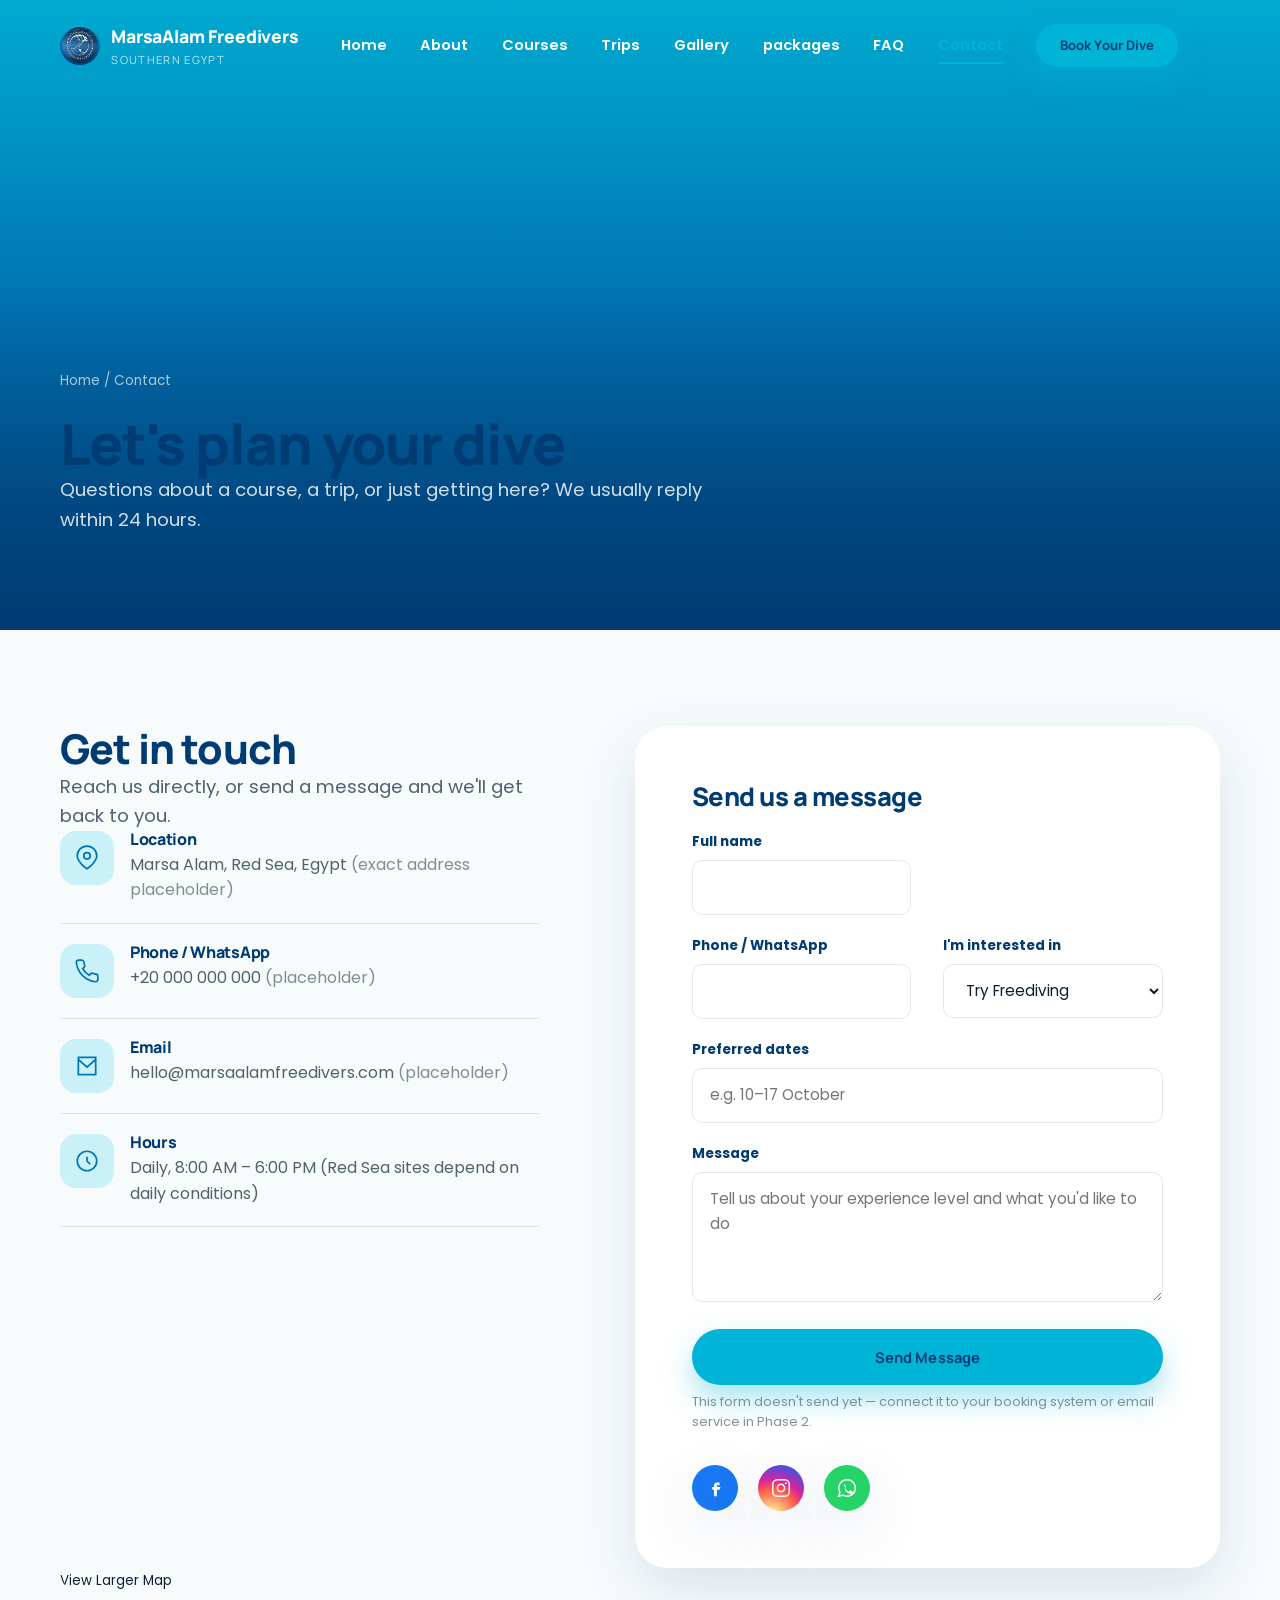
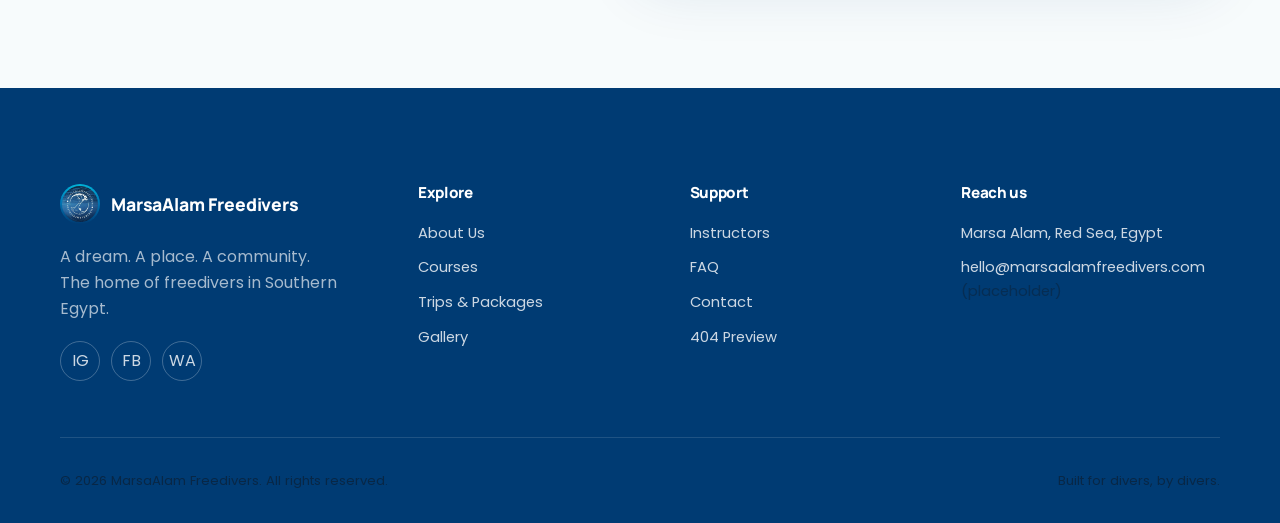
==== contact.html @ fd7fb4e5 "Initial commit" ====
<!DOCTYPE html>
<html lang="en">
<head>
<meta charset="UTF-8" />
<meta name="viewport" content="width=device-width, initial-scale=1.0" />
<title>Contact | Marsa Alam Freedivers</title>
<meta name="description" content="Get in touch with Marsa Alam Freedivers to book a course, trip, or ask a question." />
<link rel="preconnect" href="https://fonts.googleapis.com">
<link rel="preconnect" href="https://fonts.gstatic.com" crossorigin>
<link href="https://fonts.googleapis.com/css2?family=Manrope:wght@500;700;800&family=Poppins:wght@300;400;500;600&display=swap" rel="stylesheet">
<link rel="stylesheet" href="assets/css/base.css">
<link rel="stylesheet" href="assets/css/components.css">
<link rel="stylesheet" href="assets/css/pages.css">
<link rel="stylesheet" href="assets/css/animations.css">
<link rel="icon" href="assets/icons/favicon.svg" type="image/svg+xml">
<style>
  /* Social icon row — scoped here since it's a new component not yet in components.css */
  .social-row {
    display: flex;
    align-items: center;
    gap: var(--space-sm, 0.75rem);
    margin-top: var(--space-md, 1.5rem);
  }
  .social-row__link {
    display: inline-flex;
    align-items: center;
    justify-content: center;
    width: 46px;
    height: 46px;
    border-radius: 50%;
    color: #fff;
    box-shadow: var(--shadow-soft, 0 4px 14px rgba(0,0,0,.08));
    transition: box-shadow .25s ease, filter .25s ease;
  }
  .social-row__link svg {
    width: 22px;
    height: 22px;
  }
  .social-row__link:hover,
  .social-row__link:focus-visible {
    box-shadow: var(--shadow-medium, 0 8px 20px rgba(0,0,0,.14));
    filter: brightness(1.08);
  }
  .social-row__link--facebook { background: #1877F2; }
  .social-row__link--instagram {
    background: radial-gradient(circle at 30% 110%, #fdf497 0%, #fdf497 5%, #fd5949 45%,#d6249f 60%,#285AEB 90%);
  }
  .social-row__link--whatsapp { background: #25D366; }

  @media (max-width: 480px) {
    .social-row__link { width: 42px; height: 42px; }
    .social-row__link svg { width: 20px; height: 20px; }
  }
</style>
</head>
<body>

<div id="navbar-container"></div>

<main>
  <section class="page-hero">
    <div class="page-hero__media">
      <iframe
        width="100%"
        height="100%"
        frameborder="0"
        scrolling="yes"
        marginheight="0"
        marginwidth="0"
        src="https://www.openstreetmap.org/export/embed.html?bbox=33.9620%2C25.0050%2C34.0620%2C25.0650&layer=mapnik&marker=25.0350%2C34.0120"
        style="object-fit: cover; opacity: 0.55;"
        loading="lazy"
      ></iframe>
    </div>
    <div class="container">
      <p class="breadcrumb"><a href="index.html">Home</a> / Contact</p>
      <h1>Let's plan your dive</h1>
      <p class="text-lead" style="color:rgba(255,255,255,.82);max-width:60ch">Questions about a course, a trip, or just getting here? We usually reply within 24 hours.</p>
    </div>
  </section>

  <section class="section">
    <div class="container contact-grid">

      <div data-reveal>
        <h2>Get in touch</h2>
        <p class="text-lead">Reach us directly, or send a message and we'll get back to you.</p>

        <div class="contact-info">
          <div class="contact-info__item">
            <div class="feature__icon"><svg viewBox="0 0 24 24" fill="none"><path d="M21 10c0 6-9 12-9 12s-9-6-9-12a9 9 0 0 1 18 0z" stroke="currentColor" stroke-width="1.6"/><circle cx="12" cy="10" r="3" stroke="currentColor" stroke-width="1.6"/></svg></div>
            <div><h4 style="color:var(--color-primary);margin-bottom:.2rem">Location</h4><p>Marsa Alam, Red Sea, Egypt <span class="text-muted">(exact address placeholder)</span></p></div>
          </div>
          <div class="contact-info__item">
            <div class="feature__icon"><svg viewBox="0 0 24 24" fill="none"><path d="M22 16.92v3a2 2 0 0 1-2.18 2 19.8 19.8 0 0 1-8.63-3.07 19.5 19.5 0 0 1-6-6 19.8 19.8 0 0 1-3.07-8.67A2 2 0 0 1 4.11 2h3a2 2 0 0 1 2 1.72c.13.96.36 1.9.68 2.81a2 2 0 0 1-.45 2.11L8.09 9.91a16 16 0 0 0 6 6l1.27-1.27a2 2 0 0 1 2.11-.45c.9.32 1.85.55 2.81.68A2 2 0 0 1 22 16.92z" stroke="currentColor" stroke-width="1.6"/></svg></div>
            <div><h4 style="color:var(--color-primary);margin-bottom:.2rem">Phone / WhatsApp</h4><p>+20 000 000 000 <span class="text-muted">(placeholder)</span></p></div>
          </div>
          <div class="contact-info__item">
            <div class="feature__icon"><svg viewBox="0 0 24 24" fill="none"><path d="M4 4h16v16H4z" stroke="currentColor" stroke-width="1.6"/><path d="M4 6l8 7 8-7" stroke="currentColor" stroke-width="1.6"/></svg></div>
            <div><h4 style="color:var(--color-primary);margin-bottom:.2rem">Email</h4><p>hello@marsaalamfreedivers.com <span class="text-muted">(placeholder)</span></p></div>
          </div>
          <div class="contact-info__item">
            <div class="feature__icon"><svg viewBox="0 0 24 24" fill="none"><path d="M12 8v4l3 3" stroke="currentColor" stroke-width="1.6"/><circle cx="12" cy="12" r="9" stroke="currentColor" stroke-width="1.6"/></svg></div>
            <div><h4 style="color:var(--color-primary);margin-bottom:.2rem">Hours</h4><p>Daily, 8:00 AM – 6:00 PM (Red Sea sites depend on daily conditions)</p></div>
          </div>
        </div>

        <div class="map-placeholder">
          <iframe
            width="100%"
            height="300"
            frameborder="0"
            scrolling="yes"
            marginheight="0"
            marginwidth="0"
            src="https://www.openstreetmap.org/export/embed.html?bbox=33.9620%2C25.0050%2C34.0620%2C25.0650&layer=mapnik&marker=25.0350%2C34.0120"
            style="border-radius: var(--radius-md);"
            loading="lazy"
          ></iframe>
          <small>
            <a href="https://www.openstreetmap.org/?mlat=25.0350&mlon=34.0120#map=12/25.0350/34.0120" target="_blank" rel="noopener noreferrer">
              View Larger Map
            </a>
          </small>
        </div>

     
      </div>

      <div data-reveal data-reveal-delay="1">
        <div class="glass-panel" style="background:var(--color-white);padding:var(--space-lg);box-shadow:var(--shadow-soft)">
          <h3 style="margin-bottom:1.2rem">Send us a message</h3>
          <form data-form="contact">
            <div class="grid grid-2">
              <div class="form-field">
                <label for="name">Full name</label>
                <input type="text" id="name" name="name" required>
              </div>
         
            </div>
            <div class="grid grid-2">
              <div class="form-field">
                <label for="phone">Phone / WhatsApp</label>
                <input type="tel" id="phone" name="phone">
              </div>
              <div class="form-field">
                <label for="interest">I'm interested in</label>
                <select id="interest" name="interest">
                  <option>Try Freediving</option>
                  <option>Basic Freediver</option>
                  <option>Freediver Level 1</option>
                  <option>Advanced Freediver Level 2</option>
                  <option>Performance Freediver Level 3</option>
                  <option>Dive Packages</option>
                  <option>Dolphin Trip / Activities</option>
                  <option>Something else</option>
                </select>
              </div>
            </div>
            <div class="form-field">
              <label for="dates">Preferred dates</label>
              <input type="text" id="dates" name="dates" placeholder="e.g. 10–17 October">
            </div>
            <div class="form-field">
              <label for="message">Message</label>
              <textarea id="message" name="message" required placeholder="Tell us about your experience level and what you'd like to do"></textarea>
            </div>
            <button type="submit" class="btn btn-primary" style="width:100%">Send Message</button>
            <p class="form-status"></p>
            <p class="form-note">This form doesn't send yet — connect it to your booking system or email service in Phase 2.</p>
          </form>
       <div class="social-row" aria-label="Follow us on social media">
  <a class="social-row__link social-row__link--facebook" href="https://www.facebook.com/share/189kLKvw6S/" target="_blank" rel="noopener noreferrer" aria-label="Facebook">
    <svg viewBox="0 0 24 24" fill="none"><path d="M14 9h3V6h-3c-1.66 0-3 1.34-3 3v2H9v3h2v7h3v-7h3l1-3h-4V9c0-.55.45-1 1-1z" fill="currentColor"/></svg>
  </a>
  <a class="social-row__link social-row__link--instagram" href="https://www.instagram.com/marsaalam.freedivers?igsh=ZW83ZjZiNm16MGk4" target="_blank" rel="noopener noreferrer" aria-label="Instagram">
    <svg viewBox="0 0 24 24" fill="none"><rect x="3" y="3" width="18" height="18" rx="5" stroke="currentColor" stroke-width="1.6"/><circle cx="12" cy="12" r="4" stroke="currentColor" stroke-width="1.6"/><circle cx="17.2" cy="6.8" r="1.1" fill="currentColor"/></svg>
  </a>
  <a class="social-row__link social-row__link--whatsapp" href="https://wa.me/201100450349" target="_blank" rel="noopener noreferrer" aria-label="Chat with us on WhatsApp">
    <svg viewBox="0 0 24 24" fill="none"><path d="M12 3a9 9 0 0 0-7.75 13.5L3 21l4.65-1.22A9 9 0 1 0 12 3z" stroke="currentColor" stroke-width="1.6"/><path d="M8.5 8.7c.2-.45.4-.46.6-.47h.5c.16 0 .38-.06.6.46.22.53.75 1.83.82 1.96.07.14.11.3.02.48-.09.18-.14.29-.27.45-.14.16-.29.36-.41.48-.14.14-.28.29-.12.56.16.28.7 1.16 1.51 1.88 1.04.93 1.91 1.22 2.19 1.36.28.14.44.12.6-.07.16-.2.68-.79.86-1.06.18-.28.36-.23.6-.14.25.09 1.57.74 1.84.87.27.14.45.2.51.32.07.12.07.68-.16 1.34-.23.66-1.34 1.28-1.86 1.36-.5.08-1.02.11-2.4-.5-2.02-.9-3.34-2.86-3.45-3-.11-.14-.9-1.2-.9-2.28 0-1.08.57-1.62.77-1.84z" fill="currentColor"/></svg>
  </a>
</div>
        </div>
      </div>

    </div>
  </section>
</main>

<div id="footer-container"></div>

<button class="back-to-top" aria-label="Back to top"><svg width="20" height="20" viewBox="0 0 24 24" fill="none"><path d="M12 19V5M5 12l7-7 7 7" stroke="currentColor" stroke-width="2" stroke-linecap="round" stroke-linejoin="round"/></svg></button>
<script src="assets/js/main.js"></script>
</body>
</html>
---- assets/css/base.css ----
/* ==========================================================================
   MARSA ALAM FREEDIVERS — BASE STYLES
   Design tokens, reset, typography, and layout utilities.
   ========================================================================== */

/* -----------------------------
   Design Tokens
------------------------------ */
:root {
  /* Brand colors */
  --color-primary: #003B73;      /* deep ocean navy   */
  --color-secondary: #0077B6;    /* mid reef blue     */
  --color-accent: #00B4D8;       /* surface turquoise */
  --color-bg: #F7FBFC;           /* page background   */
  --color-light: #CAF0F8;        /* pale water tint   */
  --color-text: #0B1F33;         /* body text         */

  /* Derived surfaces */
  --color-white: #ffffff;
  --color-ink-70: rgba(11, 31, 51, 0.7);
  --color-ink-50: rgba(11, 31, 51, 0.5);
  --color-line: rgba(11, 31, 51, 0.1);

  /* Glass / depth surfaces */
  --glass-bg: rgba(247, 251, 252, 0.6);
  --glass-bg-dark: rgba(0, 59, 115, 0.45);
  --glass-border: rgba(255, 255, 255, 0.25);
  --shadow-soft: 0 20px 60px rgba(0, 59, 115, 0.12);
  --shadow-strong: 0 30px 80px rgba(0, 59, 115, 0.28);

  /* Gradients — the site's recurring "depth" gradient, surface to abyss */
  --gradient-depth: linear-gradient(180deg, #00B4D8 0%, #0077B6 45%, #003B73 100%);
  --gradient-depth-h: linear-gradient(90deg, #00B4D8 0%, #0077B6 50%, #003B73 100%);
  --gradient-glass: linear-gradient(180deg, rgba(255,255,255,0.35), rgba(255,255,255,0.05));

  /* Typography */
  --font-display: 'Manrope', sans-serif;
  --font-body: 'Poppins', sans-serif;

  --fs-hero: clamp(2.6rem, 6vw, 5.4rem);
  --fs-h1: clamp(2.2rem, 4.4vw, 3.6rem);
  --fs-h2: clamp(1.8rem, 3.2vw, 2.6rem);
  --fs-h3: clamp(1.25rem, 2vw, 1.6rem);
  --fs-body: 1rem;
  --fs-small: 0.875rem;
  --fs-eyebrow: 0.8rem;

  /* Spacing scale */
  --space-3xs: 0.25rem;
  --space-2xs: 0.5rem;
  --space-xs: 0.75rem;
  --space-sm: 1.25rem;
  --space-md: 2rem;
  --space-lg: 3.5rem;
  --space-xl: 6rem;
  --space-2xl: 9rem;

  /* Layout */
  --container-max: 1240px;
  --radius-sm: 10px;
  --radius-md: 20px;
  --radius-lg: 32px;
  --radius-pill: 999px;

  /* Motion */
  --ease-out: cubic-bezier(0.16, 1, 0.3, 1);
  --dur-fast: 0.25s;
  --dur-med: 0.5s;
  --dur-slow: 0.9s;
}

/* -----------------------------
   Reset
------------------------------ */
*, *::before, *::after { box-sizing: border-box; }

html {
  scroll-behavior: smooth;
  scroll-padding-top: 90px;
}

@media (prefers-reduced-motion: reduce) {
  html { scroll-behavior: auto; }
  *, *::before, *::after {
    animation-duration: 0.001ms !important;
    animation-iteration-count: 1 !important;
    transition-duration: 0.001ms !important;
    scroll-behavior: auto !important;
  }
}

body, h1, h2, h3, h4, p, figure, blockquote, dl, dd {
  margin: 0;
}

ul[class], ol[class] { list-style: none; margin: 0; padding: 0; }

img, picture, svg { display: block; max-width: 100%; }

button, input, select, textarea { font: inherit; color: inherit; }

a { color: inherit; text-decoration: none; }

body {
  font-family: var(--font-body);
  color: var(--color-text);
  background: var(--color-bg);
  line-height: 1.6;
  font-size: var(--fs-body);
  -webkit-font-smoothing: antialiased;
  overflow-x: hidden;
}

h1, h2, h3, h4 {
  font-family: var(--font-display);
  color: var(--color-primary);
  line-height: 1.12;
  font-weight: 800;
  letter-spacing: -0.02em;
}

h1 { font-size: var(--fs-h1); }
h2 { font-size: var(--fs-h2); }
h3 { font-size: var(--fs-h3); }

p { color: var(--color-ink-70); }

::selection { background: var(--color-accent); color: var(--color-white); }

/* Visible focus state for accessibility */
a:focus-visible,
button:focus-visible,
input:focus-visible,
textarea:focus-visible,
select:focus-visible {
  outline: 3px solid var(--color-accent);
  outline-offset: 3px;
  border-radius: 4px;
}

/* -----------------------------
   Layout utilities
------------------------------ */
.container {
  width: 100%;
  max-width: var(--container-max);
  margin-inline: auto;
  padding-inline: clamp(1.25rem, 4vw, 2.5rem);
}

.section {
  padding-block: var(--space-xl);
  position: relative;
}

.section--tight { padding-block: var(--space-lg); }

.section--dark {
  background: var(--gradient-depth);
  color: var(--color-white);
}
.section--dark h1, .section--dark h2, .section--dark h3 { color: var(--color-white); }
.section--dark p { color: rgba(255,255,255,0.78); }

.section--tint { background: var(--color-light); }

.grid {
  display: grid;
  gap: var(--space-md);
}

.grid-2 { grid-template-columns: repeat(2, 1fr); }
.grid-3 { grid-template-columns: repeat(3, 1fr); }
.grid-4 { grid-template-columns: repeat(4, 1fr); }

@media (max-width: 980px) {
  .grid-3, .grid-4 { grid-template-columns: repeat(2, 1fr); }
}
@media (max-width: 640px) {
  .grid-2, .grid-3, .grid-4 { grid-template-columns: 1fr; }
}

.flex { display: flex; }
.flex-center { display: flex; align-items: center; justify-content: center; }
.flex-between { display: flex; align-items: center; justify-content: space-between; }
.gap-sm { gap: var(--space-sm); }
.gap-md { gap: var(--space-md); }

/* -----------------------------
   Typographic helpers
------------------------------ */
.eyebrow {
  display: inline-flex;
  align-items: center;
  gap: 0.5rem;
  font-size: var(--fs-eyebrow);
  font-weight: 700;
  letter-spacing: 0.18em;
  text-transform: uppercase;
  color: var(--color-secondary);
  margin-bottom: var(--space-sm);
}

.eyebrow::before {
  content: '';
  width: 28px;
  height: 2px;
  background: var(--color-accent);
  display: inline-block;
}

.section--dark .eyebrow { color: var(--color-light); }
.section--dark .eyebrow::before { background: var(--color-light); }

.section-head {
  max-width: 640px;
  margin-bottom: var(--space-lg);
}

.section-head--center {
  margin-inline: auto;
  text-align: center;
}

.text-lead {
  font-size: 1.15rem;
  color: var(--color-ink-70);
}

.text-center { text-align: center; }
.text-muted { color: var(--color-ink-50); }

/* -----------------------------
   Placeholder media blocks
   (marks where real photography/video will be dropped in)
------------------------------ */
.media-placeholder {
  position: relative;
  display: flex;
  align-items: center;
  justify-content: center;
  text-align: center;
  background: transparent;
  color: rgba(255,255,255,0.85);
  border-radius: var(--radius-md);
  overflow: hidden;
  min-height: 220px;
  isolation: isolate;
}

.media-placeholder::before {
  content: '';
  position: absolute;
  inset: 0;
  background-image: none;
  z-index: -1;
}

.media-placeholder span {
  font-family: var(--font-display);
  font-size: var(--fs-small);
  font-weight: 600;
  letter-spacing: 0.03em;
  padding: 0;
  border: none;
  border-radius: 0;
  max-width: 90%;
  width: 90%;
  height: 90%;
  display: block;
  overflow: hidden;
}

.media-placeholder span img {
  width: 100%;
  height: 100%;
  object-fit: cover;
  display: block;
}

/* -----------------------------
   Reveal-on-scroll utility
   (JS toggles .is-visible via IntersectionObserver)
------------------------------ */
[data-reveal] {
  opacity: 0;
  transform: translateY(28px);
  transition: opacity var(--dur-slow) var(--ease-out), transform var(--dur-slow) var(--ease-out);
}
[data-reveal].is-visible {
  opacity: 1;
  transform: translateY(0);
}
[data-reveal="fade"] { transform: none; }
[data-reveal].is-visible[data-reveal-delay="1"] { transition-delay: 0.1s; }
[data-reveal].is-visible[data-reveal-delay="2"] { transition-delay: 0.2s; }
[data-reveal].is-visible[data-reveal-delay="3"] { transition-delay: 0.3s; }
[data-reveal].is-visible[data-reveal-delay="4"] { transition-delay: 0.4s; }
---- assets/css/components.css ----
/* ==========================================================================
   MARSA ALAM FREEDIVERS — COMPONENTS
   Navbar, buttons, cards, footer, forms, accordion, modal, depth-gauge.
   ========================================================================== */

/* -----------------------------
   Navbar
------------------------------ */
.navbar {
  position: fixed;
  inset-inline: 0;
  top: 0;
  z-index: 100;
  padding-block: 1.4rem;
  transition: background var(--dur-med) var(--ease-out), padding var(--dur-med) var(--ease-out), box-shadow var(--dur-med) var(--ease-out);
}

.navbar .container {
  display: flex;
  align-items: center;
  justify-content: space-between;
}

.navbar.is-scrolled {
  background: rgba(247, 251, 252, 0.85);
  backdrop-filter: blur(14px);
  -webkit-backdrop-filter: blur(14px);
  box-shadow: 0 1px 0 var(--color-line), 0 20px 40px rgba(0,59,115,0.06);
  padding-block: 0.85rem;
}

.brand {
  display: flex;
  align-items: center;
  gap: 0.7rem;
  font-family: var(--font-display);
  font-weight: 800;
  font-size: 1.1rem;
  color: var(--color-white);
  letter-spacing: -0.01em;
}

.navbar.is-scrolled .brand,
.navbar.is-scrolled .nav-link { color: var(--color-primary); }

.brand__mark {
  width: 40px;
  height: 40px;
  border-radius: 50%;
  background: var(--gradient-depth);
  display: grid;
  place-items: center;
  color: var(--color-white);
  flex-shrink: 0;
}

.brand__name span { display: block; font-size: 0.65rem; font-weight: 500; letter-spacing: 0.12em; text-transform: uppercase; opacity: 0.75; }

.nav-links {
  display: flex;
  align-items: center;
  gap: 2.1rem;
}

.nav-link {
  font-size: 0.92rem;
  font-weight: 600;
  color: var(--color-white);
  position: relative;
  padding-block: 0.3rem;
  transition: color var(--dur-fast);
}

.nav-link::after {
  content: '';
  position: absolute;
  left: 0; bottom: -2px;
  width: 0; height: 2px;
  background: var(--color-accent);
  transition: width var(--dur-fast) var(--ease-out);
}

.nav-link:hover::after,
.nav-link.is-active::after { width: 100%; }

.nav-link.is-active { color: var(--color-accent); }
.navbar.is-scrolled .nav-link.is-active { color: var(--color-secondary); }

.nav-cta { display: flex; align-items: center; gap: 1.2rem; }

.nav-toggle {
  display: none;
  width: 44px;
  height: 44px;
  border: none;
  background: transparent;
  cursor: pointer;
  position: relative;
  z-index: 110;
}

.nav-toggle span {
  position: absolute;
  left: 10px;
  right: 10px;
  height: 2px;
  background: var(--color-white);
  transition: transform var(--dur-fast) var(--ease-out), opacity var(--dur-fast);
}
.navbar.is-scrolled .nav-toggle span { background: var(--color-primary); }
.nav-toggle span:nth-child(1) { top: 15px; }
.nav-toggle span:nth-child(2) { top: 22px; }
.nav-toggle span:nth-child(3) { top: 29px; }

.nav-toggle.is-active span:nth-child(1) { transform: translateY(7px) rotate(45deg); }
.nav-toggle.is-active span:nth-child(2) { opacity: 0; }
.nav-toggle.is-active span:nth-child(3) { transform: translateY(-7px) rotate(-45deg); }

@media (max-width: 900px) {
  .nav-links {
    position: fixed;
    inset: 0 0 0 auto;
    width: min(320px, 85vw);
    background: #003B73;
    background-color: #003B73;
    flex-direction: column;
    justify-content: center;
    align-items: flex-start;
    gap: 1.3rem;
    padding: var(--space-xl) var(--space-lg);
    transform: translateX(100%);
    transition: transform var(--dur-med) var(--ease-out);
    backdrop-filter: none;
    -webkit-backdrop-filter: none;
    opacity: 1;
  }
  .nav-links.is-open { transform: translateX(0); }
  .nav-link, .navbar.is-scrolled .nav-link { color: var(--color-white); font-size: 0.95rem; font-weight: 600; }
  .nav-toggle { display: block; }
  .nav-cta .btn { display: none; }
}

/* -----------------------------
   Buttons (with ripple)
------------------------------ */
.btn {
  position: relative;
  overflow: hidden;
  display: inline-flex;
  align-items: center;
  justify-content: center;
  gap: 0.5rem;
  padding: 0.95rem 2rem;
  border-radius: var(--radius-pill);
  font-family: var(--font-display);
  font-weight: 700;
  font-size: 0.92rem;
  letter-spacing: 0.01em;
  border: 1px solid transparent;
  cursor: pointer;
  transition: transform var(--dur-fast) var(--ease-out), box-shadow var(--dur-fast) var(--ease-out), background var(--dur-fast), color var(--dur-fast);
  white-space: nowrap;
}

.btn:hover { transform: translateY(-3px); }

.btn-primary {
  background: var(--color-accent);
  color: var(--color-primary);
  box-shadow: 0 14px 30px rgba(0, 180, 216, 0.35);
}
.btn-primary:hover { box-shadow: 0 20px 40px rgba(0, 180, 216, 0.45); }

.btn-outline {
  background: transparent;
  color: var(--color-white);
  border-color: rgba(255,255,255,0.55);
}
.btn-outline:hover { background: rgba(255,255,255,0.12); }

.btn-dark {
  background: var(--color-primary);
  color: var(--color-white);
  box-shadow: 0 14px 30px rgba(0, 59, 115, 0.3);
}
.btn-dark:hover { box-shadow: 0 20px 40px rgba(0, 59, 115, 0.4); }

.btn-ghost {
  background: transparent;
  color: var(--color-primary);
  border-color: var(--color-line);
}
.btn-ghost:hover { background: var(--color-light); }

.btn-sm { padding: 0.65rem 1.4rem; font-size: 0.82rem; }

.btn__ripple {
  position: absolute;
  border-radius: 50%;
  transform: scale(0);
  background: rgba(255,255,255,0.5);
  pointer-events: none;
  animation: ripple 0.6s ease-out;
}

@keyframes ripple {
  to { transform: scale(3); opacity: 0; }
}

/* -----------------------------
   Cards
------------------------------ */
.card {
  background: var(--color-white);
  border-radius: var(--radius-md);
  overflow: hidden;
  box-shadow: var(--shadow-soft);
  transition: transform var(--dur-med) var(--ease-out), box-shadow var(--dur-med) var(--ease-out);
  display: flex;
  flex-direction: column;
}

.card:hover {
  transform: translateY(-8px);
  box-shadow: var(--shadow-strong);
}

.card__media { position: relative; overflow: hidden; aspect-ratio: 4/3; }
.card__media .media-placeholder { border-radius: 0; height: 100%; min-height: 0; }
.card__media img { width: 100%; height: 100%; object-fit: cover; transition: transform 0.7s var(--ease-out); }
.card:hover .card__media img { transform: scale(1.08); }

.card__badge {
  position: absolute;
  top: 1rem; left: 1rem;
  background: var(--color-white);
  color: var(--color-primary);
  font-size: 0.72rem;
  font-weight: 700;
  padding: 0.35rem 0.85rem;
  border-radius: var(--radius-pill);
  z-index: 2;
  text-transform: uppercase;
  letter-spacing: 0.04em;
}

.card__body { padding: var(--space-sm) var(--space-sm) var(--space-md); flex: 1; display: flex; flex-direction: column; }

.card__meta {
  display: flex;
  gap: 1rem;
  font-size: var(--fs-small);
  color: var(--color-secondary);
  font-weight: 600;
  margin-bottom: 0.6rem;
}

.card__title { margin-bottom: 0.5rem; }
.card__text { font-size: 0.94rem; margin-bottom: var(--space-sm); flex: 1; }

.card__footer {
  display: flex;
  align-items: center;
  justify-content: space-between;
  padding-top: var(--space-sm);
  border-top: 1px solid var(--color-line);
}

.card__price { font-family: var(--font-display); font-weight: 800; color: var(--color-primary); font-size: 1.15rem; }
.card__price span { font-size: 0.7rem; color: var(--color-ink-50); font-weight: 500; }

/* Depth performance chips inside course cards */
.depth-chip {
  display: inline-flex;
  align-items: center;
  gap: 0.4rem;
  background: var(--color-light);
  color: var(--color-primary);
  font-size: 0.78rem;
  font-weight: 700;
  padding: 0.3rem 0.7rem;
  border-radius: var(--radius-pill);
}

/* -----------------------------
   Glass panel (glassmorphism)
------------------------------ */
.glass-panel {
  background: var(--glass-bg);
  border: 1px solid var(--glass-border);
  backdrop-filter: blur(18px);
  -webkit-backdrop-filter: blur(18px);
  border-radius: var(--radius-lg);
  box-shadow: var(--shadow-soft);
}

.section--dark .glass-panel {
  background: rgba(255,255,255,0.08);
}

/* -----------------------------
   Signature element: The Depth Gauge
   A vertical dive-line with meter markers used across hero/courses
   to visualise how each program takes divers deeper.
------------------------------ */
.depth-gauge {
  position: relative;
  display: flex;
  gap: var(--space-md);
  align-items: stretch;
}

.depth-gauge__line {
  position: relative;
  width: 3px;
  background: rgba(255,255,255,0.25);
  border-radius: 3px;
  flex-shrink: 0;
}

.depth-gauge__fill {
  position: absolute;
  inset-inline: 0;
  top: 0;
  width: 100%;
  height: 0%;
  background: var(--gradient-depth-h);
  background: linear-gradient(180deg, var(--color-accent), var(--color-light));
  border-radius: 3px;
  transition: height 1.4s var(--ease-out);
}

.depth-gauge__marks {
  display: flex;
  flex-direction: column;
  justify-content: space-between;
  gap: var(--space-md);
}

.depth-gauge__mark { display: flex; align-items: center; gap: 0.9rem; }
.depth-gauge__mark-dot {
  width: 10px; height: 10px; border-radius: 50%;
  background: var(--color-white);
  border: 2px solid var(--color-accent);
  flex-shrink: 0;
}
.depth-gauge__mark strong { font-family: var(--font-display); color: var(--color-white); font-size: 1rem; }
.depth-gauge__mark small { color: rgba(255,255,255,0.7); display: block; font-size: 0.78rem; }

/* -----------------------------
   Stats / Why choose us
------------------------------ */
.stat {
  text-align: center;
}
.stat__num {
  font-family: var(--font-display);
  font-size: clamp(2.2rem, 4vw, 3rem);
  font-weight: 800;
  color: var(--color-accent);
}
.stat__label { font-size: 0.85rem; color: var(--color-ink-50); text-transform: uppercase; letter-spacing: 0.08em; margin-top: 0.3rem; }
.section--dark .stat__label { color: rgba(255,255,255,0.7); }

.feature {
  display: flex;
  gap: 1.1rem;
  align-items: flex-start;
}
.feature__icon {
  width: 54px; height: 54px;
  border-radius: 16px;
  background: var(--color-light);
  color: var(--color-secondary);
  display: grid;
  place-items: center;
  flex-shrink: 0;
}
.feature__icon svg { width: 26px; height: 26px; }
.feature__title { margin-bottom: 0.3rem; }
.feature__text { font-size: 0.92rem; }

/* -----------------------------
   Testimonials
------------------------------ */
.testimonial {
  padding: var(--space-lg);
}
.testimonial__quote { font-size: 1.2rem; font-family: var(--font-display); font-weight: 600; color: var(--color-white); margin-bottom: var(--space-md); line-height: 1.5; }
.testimonial__author { display: flex; align-items: center; gap: 0.9rem; }
.testimonial__avatar {
  width: 48px; height: 48px; border-radius: 50%;
  background: var(--color-accent);
  color: var(--color-primary);
  display: grid; place-items: center;
  font-weight: 800; font-family: var(--font-display);
  flex-shrink: 0;
}
.testimonial__name { color: var(--color-white); font-weight: 700; font-size: 0.92rem; }
.testimonial__role { color: rgba(255,255,255,0.65); font-size: 0.8rem; }
.testimonial__stars { color: var(--color-accent); font-size: 0.85rem; letter-spacing: 0.15em; margin-bottom: 0.6rem; }

.reviews-slider {
  position: relative;
  display: grid;
  grid-template-columns: auto minmax(0, 1fr) auto;
  align-items: center;
  gap: 1.5rem;
  padding: clamp(1rem, 2.5vw, 2rem);
  overflow: hidden;
}

.reviews-slider__viewport {
  overflow: hidden;
  width: 100%;
}

.reviews-slider__track {
  display: flex;
  align-items: stretch; /* Make all slides same height */
  transition: transform 0.6s ease;
  will-change: transform;
}

.reviews-slide {
  min-width: 25%; /* Show 4 items on desktop */
  display: flex;
  flex-direction: column;
  align-items: stretch; /* Stretch to fill available height */
  padding: clamp(0.5rem, 1.5vw, 1rem);
  box-sizing: border-box;
}

.reviews-card {
  width: 100%;
  flex: 1; /* Take full height of the slide */
  background: rgba(255, 255, 255, 0.08);
  border: 1px solid rgba(255, 255, 255, 0.16);
  border-radius: 1rem;
  padding: 1rem 1.2rem;
  backdrop-filter: blur(16px);
  -webkit-backdrop-filter: blur(16px);
  box-shadow: 0 4px 20px rgba(0, 0, 0, 0.1);
  display: flex;
  flex-direction: column;
  justify-content: space-between; /* Push content to top and bottom */
}

.reviews-card__stars {
  color: #00bcd4; /* Teal/cyan color */
  font-size: 1rem;
  letter-spacing: 0.1em;
  margin-bottom: 0.5rem;
}

.reviews-card__text {
  color: rgba(255, 255, 255, 0.88);
  font-size: 0.88rem;
  line-height: 1.6;
  margin: 0 0 1rem 0; /* Add margin before footer */
  flex: 1; /* Allow text to take available space */
  overflow: hidden; /* Prevent overflow issues */
}

.reviews-card__footer {
  display: flex;
  align-items: center;
  gap: 1rem;
  margin-top: auto; /* Push to bottom */
}

.reviews-card__avatar {
  width: 48px;
  height: 48px;
  border-radius: 50%;
  background: #00bcd4; /* Teal background */
  overflow: hidden;
  flex-shrink: 0;
}

.reviews-card__avatar img {
  width: 100%;
  height: 100%;
  object-fit: cover;
}

.reviews-card__info {
  display: flex;
  flex-direction: column;
  gap: 0.2rem;
}

.reviews-card__name {
  margin: 0;
  color: var(--color-white);
  font-size: clamp(0.95rem, 1.4vw, 1.05rem);
  font-weight: 700;
}

.reviews-card__subtitle {
  margin: 0;
  color: rgba(255, 255, 255, 0.65);
  font-size: clamp(0.8rem, 1.1vw, 0.9rem);
}

.reviews-slider__arrow {
  width: 52px;
  height: 52px;
  border: 1px solid rgba(255, 255, 255, 0.16);
  border-radius: 50%;
  background: rgba(255, 255, 255, 0.08);
  color: var(--color-white);
  display: inline-grid;
  place-items: center;
  cursor: pointer;
  transition: transform 0.25s ease, background-color 0.25s ease, border-color 0.25s ease;
  backdrop-filter: blur(16px);
  flex-shrink: 0;
}

.reviews-slider__arrow:hover,
.reviews-slider__arrow:focus-visible {
  background: rgba(255, 255, 255, 0.14);
  border-color: rgba(255, 255, 255, 0.3);
  transform: translateY(-2px);
}

.reviews-slider__arrow:focus-visible {
  outline: 2px solid rgba(255, 255, 255, 0.45);
  outline-offset: 3px;
}

.reviews-slider__arrow span {
  font-size: 1.25rem;
  line-height: 1;
}

/* Responsive breakpoints */
@media (max-width: 1024px) {
  .reviews-slide {
    min-width: 50%; /* Show 2 items on tablets */
  }
}

@media (max-width: 640px) {
  .reviews-slider {
    grid-template-columns: 1fr;
    gap: 1rem;
  }

  .reviews-slider__viewport {
    order: 1;
  }

  .reviews-slider__arrow {
    position: absolute;
    top: 50%;
    transform: translateY(-50%);
    z-index: 1;
  }

  .reviews-slider__arrow--prev {
    left: 0.85rem;
  }

  .reviews-slider__arrow--next {
    right: 0.85rem;
  }

  .reviews-slide {
    min-width: 100%; /* Show 1 item on mobile */
    padding-inline: 2.6rem;
  }
}

/* -----------------------------
   FAQ Accordion
------------------------------ */
.accordion__item {
  border-bottom: 1px solid var(--color-line);
}
.accordion__trigger {
  width: 100%;
  display: flex;
  align-items: center;
  justify-content: space-between;
  gap: var(--space-md);
  padding: 1.4rem 0;
  background: none;
  border: none;
  text-align: start;
  cursor: pointer;
  font-family: var(--font-display);
  font-weight: 700;
  font-size: 1.02rem;
  color: var(--color-primary);
}
.accordion__icon {
  flex-shrink: 0;
  width: 32px; height: 32px;
  border-radius: 50%;
  background: var(--color-light);
  display: grid;
  place-items: center;
  transition: transform var(--dur-med) var(--ease-out), background var(--dur-med);
}
.accordion__item.is-open .accordion__icon { transform: rotate(45deg); background: var(--color-accent); color: var(--color-white); }

.accordion__panel {
  max-height: 0;
  overflow: hidden;
  transition: max-height var(--dur-med) var(--ease-out);
}
.accordion__panel-inner { padding-bottom: 1.6rem; max-width: 70ch; }
.accordion__item.is-open .accordion__panel { max-height: 600px; }

/* -----------------------------
   Gallery filters + lightbox
------------------------------ */
.filter-bar {
  display: flex;
  flex-wrap: wrap;
  gap: 0.7rem;
  margin-bottom: var(--space-lg);
}
.filter-chip {
  padding: 0.6rem 1.3rem;
  border-radius: var(--radius-pill);
  border: 1px solid var(--color-line);
  background: var(--color-white);
  font-size: 0.85rem;
  font-weight: 600;
  cursor: pointer;
  transition: all var(--dur-fast);
}
.filter-chip.is-active, .filter-chip:hover {
  background: var(--color-primary);
  color: var(--color-white);
  border-color: var(--color-primary);
}

.gallery-grid {
  display: grid;
  grid-template-columns: repeat(4, 1fr);
  gap: var(--space-sm);
}
.gallery-item {
  border-radius: var(--radius-sm);
  overflow: hidden;
  cursor: pointer;
  aspect-ratio: 1;
  transition: opacity var(--dur-med), transform var(--dur-med);
}
.gallery-item.is-hidden { display: none; }
.gallery-item .media-placeholder { border-radius: 0; height: 100%; min-height: 0; }
.gallery-item img { width: 100%; height: 100%; object-fit: cover; transition: transform 0.5s var(--ease-out); }
.gallery-item:hover img { transform: scale(1.1); }

@media (max-width: 980px) { .gallery-grid { grid-template-columns: repeat(3, 1fr); } }
@media (max-width: 640px) { .gallery-grid { grid-template-columns: repeat(2, 1fr); } }

.lightbox {
  position: fixed;
  inset: 0;
  background: rgba(0, 15, 30, 0.9);
  display: flex;
  align-items: center;
  justify-content: center;
  z-index: 200;
  opacity: 0;
  visibility: hidden;
  transition: opacity var(--dur-med), visibility var(--dur-med);
  padding: var(--space-md);
}
.lightbox.is-open { opacity: 1; visibility: visible; }
.lightbox__content { max-width: 900px; width: 100%; }
.lightbox__content .media-placeholder { min-height: 60vh; border-radius: var(--radius-md); }
.lightbox__close, .lightbox__prev, .lightbox__next {
  position: absolute;
  background: rgba(255,255,255,0.12);
  border: 1px solid rgba(255,255,255,0.3);
  color: var(--color-white);
  width: 48px; height: 48px;
  border-radius: 50%;
  display: grid;
  place-items: center;
  cursor: pointer;
  transition: background var(--dur-fast);
}
.lightbox__close:hover, .lightbox__prev:hover, .lightbox__next:hover { background: rgba(255,255,255,0.28); }
.lightbox__close { top: var(--space-md); right: var(--space-md); }
.lightbox__prev { left: var(--space-md); top: 50%; transform: translateY(-50%); }
.lightbox__next { right: var(--space-md); top: 50%; transform: translateY(-50%); }
.lightbox__logo {
  position: absolute;
  top: var(--space-md);
  left: var(--space-md);
  z-index: 10;
}
.lightbox__logo img {
  width: 60px;
  height: 60px;
  object-fit: cover;
  border-radius: 50%;
  box-shadow: 0 2px 8px rgba(0,0,0,0.2);
}

/* -----------------------------
   Forms
------------------------------ */
.form-field { margin-bottom: var(--space-sm); }
.form-field label {
  display: block;
  font-size: 0.85rem;
  font-weight: 700;
  color: var(--color-primary);
  margin-bottom: 0.45rem;
}
.form-field input,
.form-field select,
.form-field textarea {
  width: 100%;
  padding: 0.9rem 1.1rem;
  border-radius: var(--radius-sm);
  border: 1px solid var(--color-line);
  background: var(--color-white);
  font-size: 0.95rem;
  transition: border-color var(--dur-fast), box-shadow var(--dur-fast);
}
.form-field input:focus,
.form-field select:focus,
.form-field textarea:focus {
  border-color: var(--color-accent);
  box-shadow: 0 0 0 4px rgba(0, 180, 216, 0.15);
  outline: none;
}
.form-field textarea { resize: vertical; min-height: 130px; }
.form-note { font-size: 0.8rem; color: var(--color-ink-50); margin-top: 0.4rem; }
.form-status {
  margin-top: var(--space-sm);
  padding: 0.9rem 1.2rem;
  border-radius: var(--radius-sm);
  background: var(--color-light);
  color: var(--color-primary);
  font-weight: 600;
  font-size: 0.9rem;
  display: none;
}
.form-status.is-visible { display: block; }

/* -----------------------------
   Footer
------------------------------ */
.footer {
  background: var(--color-primary);
  color: rgba(255,255,255,0.8);
  padding-block: var(--space-xl) var(--space-md);
}
.footer a { color: rgba(255,255,255,0.8); transition: color var(--dur-fast); }
.footer a:hover { color: var(--color-accent); }
.footer h4 { color: var(--color-white); font-size: 0.95rem; margin-bottom: var(--space-sm); }
.footer__grid {
  display: grid;
  grid-template-columns: 1.4fr 1fr 1fr 1.2fr;
  gap: var(--space-lg);
  padding-bottom: var(--space-lg);
  border-bottom: 1px solid rgba(255,255,255,0.12);
}
.footer__brand p { color: rgba(255,255,255,0.65); margin-block: var(--space-sm); max-width: 32ch; }
.footer__links li { margin-bottom: 0.7rem; font-size: 0.92rem; }
.footer__social { display: flex; gap: 0.7rem; margin-top: var(--space-sm); }
.footer__social a {
  width: 40px; height: 40px;
  border-radius: 50%;
  border: 1px solid rgba(255,255,255,0.25);
  display: grid;
  place-items: center;
}
.footer__bottom {
  display: flex;
  justify-content: space-between;
  align-items: center;
  padding-top: var(--space-md);
  font-size: 0.82rem;
  color: rgba(255,255,255,0.55);
  flex-wrap: wrap;
  gap: 1rem;
}

@media (max-width: 900px) {
  .footer__grid { grid-template-columns: 1fr 1fr; }
}
@media (max-width: 560px) {
  .footer__grid { grid-template-columns: 1fr; }
}

/* -----------------------------
   Back to top
------------------------------ */
.back-to-top {
  position: fixed;
  bottom: 1.8rem;
  right: 1.8rem;
  width: 52px; height: 52px;
  border-radius: 50%;
  background: var(--color-primary);
  color: var(--color-white);
  border: none;
  display: grid;
  place-items: center;
  cursor: pointer;
  box-shadow: var(--shadow-soft);
  opacity: 0;
  visibility: hidden;
  transform: translateY(10px);
  transition: all var(--dur-med) var(--ease-out);
  z-index: 90;
}
.back-to-top.is-visible { opacity: 1; visibility: visible; transform: translateY(0); }

/* -----------------------------
   Page hero (inner pages)
------------------------------ */
.page-hero {
  padding-block: calc(var(--space-2xl) + 2rem) var(--space-xl);
  background: var(--gradient-depth);
  color: var(--color-white);
  position: relative;
  overflow: hidden;
  min-height: 70vh;
  display: flex;
  align-items: flex-end;
}

.page-hero__media {
  position: absolute;
  inset: 0;
  z-index: 0;
}

.page-hero__media img {
  width: 100%;
  height: 100%;
  object-fit: contain;
  object-position: center center;
  opacity: 1;
}

.page-hero__media::after {
  content: '';
  position: absolute;
  inset: 0;
  background: linear-gradient(180deg, rgba(0,59,115,0.08) 0%, rgba(0,59,115,0) 45%, rgba(0,59,115,0.55) 100%);
}

.page-hero::after {
  content: '';
  position: absolute;
  inset: 0;
  background-image: none;
  z-index: 1;
}

.page-hero .container {
  position: relative;
  z-index: 2;
  width: 100%;
}

.breadcrumb { font-size: 0.85rem; color: rgba(255,255,255,0.65); margin-bottom: var(--space-sm); }
.breadcrumb a:hover { color: var(--color-white); }

/* -----------------------------
   Floating decorative elements
------------------------------ */
.floater {
  position: absolute;
  border-radius: 50%;
  background: radial-gradient(circle at 30% 30%, rgba(255,255,255,0.35), rgba(255,255,255,0));
  animation: float 8s ease-in-out infinite;
  pointer-events: none;
}
@keyframes float {
  0%, 100% { transform: translateY(0) translateX(0); }
  50% { transform: translateY(-22px) translateX(10px); }
}

/* الحاوية الرئيسية: تحافظ على المساحة والارتفاع الأصلي للديف */
.sataya-package-card {
  display: flex;
  flex-direction: row-reverse; /* يضع عنصر اليمين (الصورة) على اليمين والنص على الشمال */
  align-items: center;
  width: 100%; /* تلتزم بالمساحة الكاملة للديف الأصلي دون تغيير */
  border-radius: 16px;
  overflow: hidden; /* يضمن عدم خروج زوايا الصورة عن الحواف المنحنية */
  background: rgba(255, 255, 255, 0.05); /* إبقاء الخلفية متناسقة مع تصميم الموقع */
  box-sizing: border-box;
}

/* حاوية الصورة (جهة اليمين) */
.sataya-package-card__image-container {
  flex: 1; /* تأخذ نصف المساحة تماماً (50%) */
  height: 100%;
  min-height: 200px;
}

/* تنسيق الصورة نفسها */
.sataya-package-card__image {
  width: 100%;
  height: 100%;
  object-fit: cover; /* تغطي المساحة بالكامل بدون أي مط أو تشويه للنسب */
  display: block;
}

/* حاوية النص والكلام (جهة الشمال) */
.sataya-package-card__content {
  flex: 1; /* تأخذ النصف الثاني من المساحة (50%) */
  padding: 24px;
}

/* تجاوب التصميم عند فتح الموقع من الموبايل (لتنسيق العناصر فوق بعضها) */
@media (max-width: 768px) {
  .sataya-package-card {
    flex-direction: column;
  }
  .sataya-package-card__image-container {
    width: 100%;
    height: 180px;
  }
}
.padding-top-40 {
  padding-top: 40px !important;
}
.brand__name span {
  display: block;
  font-size: .7rem;
  font-weight: 400;
}
---- assets/css/pages.css ----
/* ==========================================================================
   MARSA ALAM FREEDIVERS — PAGE-SPECIFIC STYLES
   ========================================================================== */

/* -----------------------------
   HERO (Home)
------------------------------ */
.hero {
  position: relative;
  min-height: 100svh;
  display: flex;
  align-items: center;
  background: var(--gradient-depth);
  color: var(--color-white);
  overflow: hidden;
}

.hero__media {
  position: absolute;
  inset: 0;
  z-index: 0;
}
.hero__media video,
.hero__media img {
  width: 100%; height: 100%;
  object-fit: cover;
  opacity: 0.85;
}
.hero__media::after {
  content: '';
  position: absolute;
  inset: 0;
  background: linear-gradient(180deg, rgba(0,59,115,0.35) 0%, rgba(0,59,115,0.20) 40%, rgba(0,59,115,0.75) 100%);
}

.hero__media .media-placeholder {
  background: transparent;
  min-height: 100%;
}
.hero__media .media-placeholder::before {
  background-image: none;
}
.hero__media .media-placeholder span {
  border: none;
  padding: 0;
  max-width: 100%;
  width: 100%;
  height: 100%;
  display: block;
  font-size: 0;
  border-radius: 0;
}
.hero__media .media-placeholder span img {
  opacity: 1;
}

.hero .container {
  position: relative;
  z-index: 2;
  display: grid;
  grid-template-columns: 1.3fr 0.7fr;
  gap: var(--space-xl);
  align-items: end;
  padding-block: 8rem 4rem;
}

.hero__headline {
  font-size: var(--fs-hero);
  color: var(--color-white);
  margin-bottom: var(--space-md);
}
.hero__headline em {
  font-style: normal;
  background: linear-gradient(90deg, var(--color-accent), var(--color-light));
  -webkit-background-clip: text;
  background-clip: text;
  color: transparent;
}

.hero__sub { max-width: 46ch; font-size: 1.1rem; color: rgba(255,255,255,0.82); margin-bottom: var(--space-md); }

.hero__cta { display: flex; gap: 1rem; flex-wrap: wrap; margin-bottom: var(--space-lg); }

.hero__gauge-wrap { padding-bottom: 0.5rem; }
.hero__gauge-title { font-size: 0.78rem; text-transform: uppercase; letter-spacing: 0.12em; color: rgba(255,255,255,0.6); margin-bottom: var(--space-sm); }

.weather-widget {
  padding: 1.4rem;
  background: rgba(255,255,255,0.14);
  border: 1px solid rgba(255,255,255,0.22);
  box-shadow: 0 22px 50px rgba(0, 22, 43, 0.28);
}

.weather-widget__top {
  display: flex;
  align-items: center;
  justify-content: space-between;
  gap: 1rem;
  margin-bottom: 1rem;
}

.weather-widget__eyebrow {
  margin: 0;
  font-size: 0.72rem;
  text-transform: uppercase;
  letter-spacing: 0.16em;
  color: rgba(255,255,255,0.68);
}

.weather-widget__badge {
  display: inline-flex;
  align-items: center;
  padding: 0.35rem 0.75rem;
  border-radius: var(--radius-pill);
  background: rgba(255,255,255,0.14);
  border: 1px solid rgba(255,255,255,0.18);
  color: var(--color-white);
  font-size: 0.72rem;
  font-weight: 700;
  letter-spacing: 0.08em;
  text-transform: uppercase;
}

.weather-widget__summary {
  display: flex;
  align-items: center;
  justify-content: space-between;
  gap: 1rem;
}

.weather-widget__city,
.weather-widget__condition,
.weather-widget__status,
.weather-widget__meta {
  margin: 0;
}

.weather-widget__city {
  font-family: var(--font-display);
  font-size: 1.2rem;
  font-weight: 700;
  color: var(--color-white);
}

.weather-widget__temp {
  margin: 0.35rem 0 0.15rem;
  font-family: var(--font-display);
  font-size: clamp(2.4rem, 5vw, 3.5rem);
  font-weight: 800;
  line-height: 0.95;
  color: var(--color-white);
}

.weather-widget__condition {
  color: rgba(255,255,255,0.82);
}

.weather-widget__icon {
  width: 88px;
  height: 88px;
  flex-shrink: 0;
  filter: drop-shadow(0 8px 18px rgba(0, 17, 34, 0.25));
}

.weather-widget__status {
  min-height: 2.8em;
  margin-top: 0.9rem;
  color: rgba(255,255,255,0.78);
  font-size: 0.9rem;
  line-height: 1.55;
}

.weather-widget__meta {
  margin-top: 0.9rem;
  color: rgba(255,255,255,0.62);
  font-size: 0.78rem;
  line-height: 1.55;
}

.weather-widget__meta code {
  color: var(--color-white);
}

.hero__scroll {
  position: absolute;
  bottom: 1rem;
  left: 50%;
  transform: translateX(-50%);
  z-index: 2;
  display: flex;
  flex-direction: column;
  align-items: center;
  gap: 0.5rem;
  color: rgba(255,255,255,0.7);
  font-size: 0.75rem;
  letter-spacing: 0.1em;
  text-transform: uppercase;
}
.hero__scroll-line {
  width: 1px; height: 40px;
  background: linear-gradient(180deg, rgba(255,255,255,0.9), rgba(255,255,255,0));
  animation: scrollLine 1.8s ease-in-out infinite;
}
@keyframes scrollLine {
  0% { transform: scaleY(0); transform-origin: top; }
  50% { transform: scaleY(1); transform-origin: top; }
  50.1% { transform-origin: bottom; }
  100% { transform: scaleY(0); transform-origin: bottom; }
}

@media (max-width: 900px) {
  .hero .container { grid-template-columns: 1fr; padding-block: 7rem 3rem; }
  .hero__gauge-wrap { display: block; padding-bottom: 0; }
  .weather-widget { max-width: 100%; }
}

@media (max-width: 640px) {
  .weather-widget {
    padding: 1.1rem;
  }

  .weather-widget__summary {
    align-items: flex-start;
    flex-direction: column;
  }

  .weather-widget__icon {
    width: 72px;
    height: 72px;
  }

  .weather-widget__search-row {
    grid-template-columns: 1fr;
  }

  .weather-widget__search .btn {
    width: 100%;
  }
}

/* -----------------------------
   About preview / split sections
------------------------------ */
.split {
  display: grid;
  grid-template-columns: 1fr 1fr;
  gap: var(--space-xl);
  align-items: center;
}
.split--reverse .split__media { order: 2; }
@media (max-width: 900px) {
  .split { grid-template-columns: 1fr; }
  .split--reverse .split__media { order: 0; }
}
.split__media .media-placeholder { min-height: 420px; }
.split__media { position: relative; }
.split__media-badge {
  position: absolute;
  bottom: -1.5rem; left: -1.5rem;
  background: var(--color-white);
  border-radius: var(--radius-md);
  padding: 1.2rem 1.5rem;
  box-shadow: var(--shadow-strong);
  display: flex;
  gap: 1rem;
  align-items: center;
}
@media (max-width: 640px) { .split__media-badge { position: static; margin-top: 1rem; } }

.pill-list { display: flex; flex-wrap: wrap; gap: 0.6rem; margin-block: var(--space-md); }
.pill-list li {
  background: var(--color-light);
  color: var(--color-primary);
  font-size: 0.82rem;
  font-weight: 700;
  padding: 0.5rem 1rem;
  border-radius: var(--radius-pill);
}

/* -----------------------------
   Timeline (About page)
------------------------------ */
.timeline { position: relative; padding-left: var(--space-lg); }
.timeline::before {
  content: '';
  position: absolute;
  left: 5px; top: 0; bottom: 0;
  width: 2px;
  background: var(--color-line);
}
.timeline__item { position: relative; padding-bottom: var(--space-lg); }
.timeline__item:last-child { padding-bottom: 0; }
.timeline__item::before {
  content: '';
  position: absolute;
  left: calc(-1 * var(--space-lg) + 1px);
  top: 4px;
  width: 12px; height: 12px;
  border-radius: 50%;
  background: var(--color-accent);
  border: 3px solid var(--color-white);
  box-shadow: 0 0 0 2px var(--color-accent);
}

/* -----------------------------
   Values grid (About)
------------------------------ */
.value-card {
  padding: var(--space-md);
  border-radius: var(--radius-md);
  background: var(--color-white);
  box-shadow: var(--shadow-soft);
  height: 100%;
}

/* -----------------------------
   Courses page — level path
------------------------------ */
.level-path {
  display: flex;
  align-items: center;
  gap: 0.4rem;
  flex-wrap: wrap;
  margin-bottom: var(--space-lg);
}
.level-path__step {
  padding: 0.55rem 1.1rem;
  border-radius: var(--radius-pill);
  font-size: 0.8rem;
  font-weight: 700;
  background: var(--color-white);
  border: 1px solid var(--color-line);
  color: var(--color-ink-50);
}
.level-path__step.is-current { background: var(--color-primary); color: var(--color-white); border-color: var(--color-primary); }
.level-path__arrow { color: var(--color-ink-50); }

.course-detail-grid {
  display: grid;
  grid-template-columns: 2fr 1fr;
  gap: var(--space-lg);
}
@media (max-width: 900px) { .course-detail-grid { grid-template-columns: 1fr; } }

.included-list li {
  display: flex;
  gap: 0.7rem;
  padding-block: 0.55rem;
  border-bottom: 1px dashed var(--color-line);
  font-size: 0.94rem;
}
.included-list li:last-child { border-bottom: none; }
.included-list svg { flex-shrink: 0; color: var(--color-accent); margin-top: 0.15rem; }

.sticky-card { position: sticky; top: 110px; }

/* -----------------------------
   Instructors
------------------------------ */
.instructor-card { text-align: center; }
.instructor-card .card__media { aspect-ratio: 3/4; }
.instructor-card .card__body { align-items: center; text-align: center; }
.instructor-card__role { color: var(--color-secondary); font-weight: 700; font-size: 0.85rem; margin-bottom: 0.6rem; }
.instructor-card__social { display: flex; gap: 0.6rem; margin-top: 0.8rem; }
.instructor-card__social a {
  width: 34px; height: 34px;
  border-radius: 50%;
  background: var(--color-light);
  color: var(--color-primary);
  display: grid; place-items: center;
}

/* -----------------------------
   Contact
------------------------------ */
.contact-grid {
  display: grid;
  grid-template-columns: 0.9fr 1.1fr;
  gap: var(--space-xl);
}
@media (max-width: 900px) { .contact-grid { grid-template-columns: 1fr; } }

.contact-info__item {
  display: flex;
  gap: 1rem;
  padding-block: var(--space-sm);
  border-bottom: 1px solid var(--color-line);
}
.contact-info__item:first-child { padding-top: 0; }

.map-placeholder {
  border-radius: var(--radius-md);
  overflow: hidden;
  margin-top: var(--space-md);
}
.map-placeholder .media-placeholder { min-height: 260px; }

/* -----------------------------
   404 page
------------------------------ */
.error-page {
  min-height: 100svh;
  display: flex;
  align-items: center;
  justify-content: center;
  text-align: center;
  background: var(--gradient-depth);
  color: var(--color-white);
  position: relative;
  overflow: hidden;
}
.error-page__code {
  font-family: var(--font-display);
  font-size: clamp(6rem, 20vw, 12rem);
  font-weight: 800;
  line-height: 1;
  background: linear-gradient(180deg, rgba(255,255,255,0.9), rgba(255,255,255,0.15));
  -webkit-background-clip: text;
  background-clip: text;
  color: transparent;
}
.error-page__bubble {
  position: absolute;
  border-radius: 50%;
  background: rgba(255,255,255,0.08);
  animation: rise linear infinite;
}
@keyframes rise {
  0% { transform: translateY(0); opacity: 0; }
  10% { opacity: 1; }
  90% { opacity: 1; }
  100% { transform: translateY(-110vh); opacity: 0; }
}

/* -----------------------------
   Trips / Dive Packages
------------------------------ */
.package-card { position: relative; }
.package-card.is-featured { border: 2px solid var(--color-accent); }
.package-card__ribbon {
  position: absolute;
  top: 1.2rem; right: -0.5rem;
  background: var(--color-accent);
  color: var(--color-primary);
  font-size: 0.72rem;
  font-weight: 800;
  padding: 0.35rem 1rem;
  z-index: 2;
  border-radius: 6px 0 0 6px;
}

.trip-list-item {
  display: flex;
  gap: var(--space-md);
  padding-block: var(--space-md);
  border-bottom: 1px solid var(--color-line);
  align-items: flex-start;
}
.trip-list-item__media { width: 180px; flex-shrink: 0; border-radius: var(--radius-sm); overflow: hidden; }
.trip-list-item__media .media-placeholder { min-height: 130px; border-radius: 0; }
@media (max-width: 700px) {
  .trip-list-item { flex-direction: column; }
  .trip-list-item__media { width: 100%; }
}

/* -----------------------------
   Newsletter
------------------------------ */
.newsletter {
  border-radius: var(--radius-lg);
  padding: var(--space-lg);
  display: flex;
  align-items: center;
  justify-content: space-between;
  gap: var(--space-lg);
  flex-wrap: wrap;
}
.newsletter form { display: flex; gap: 0.8rem; flex: 1; min-width: 280px; max-width: 460px; }
.newsletter input {
  flex: 1;
  padding: 0.9rem 1.2rem;
  border-radius: var(--radius-pill);
  border: none;
  font-size: 0.92rem;
}
@media (max-width: 700px) { .newsletter form { flex-direction: column; } }

/* -----------------------------
   About Page — Custom Backgrounds
------------------------------ */
.about-hero {
  background: linear-gradient(180deg, #0096C7 0%, #005F90 40%, #002E5A 100%);
}
.about-hero::after {
  content: '';
  position: absolute;
  inset: 0;
  background-image:
    radial-gradient(ellipse 60% 40% at 15% 100%, rgba(0, 180, 216, 0.25), transparent 70%),
    radial-gradient(ellipse 40% 30% at 90% 0%, rgba(202, 240, 248, 0.18), transparent 65%);
  z-index: 1;
}
.about-hero .page-hero__media img {
  opacity: 0.78;
}
.about-hero .page-hero__media::after {
  background: linear-gradient(180deg, rgba(0,46,90,0.15) 0%, rgba(0,46,90,0) 45%, rgba(0,46,90,0.78) 100%);
}

.about-vision {
  background:
    linear-gradient(135deg, rgba(202, 240, 248, 0.55) 0%, rgba(247, 251, 252, 1) 55%, rgba(202, 240, 248, 0.35) 100%);
}
.about-vision::before {
  content: '';
  position: absolute;
  inset: 0;
  background-image:
    radial-gradient(circle at 10% 20%, rgba(0, 180, 216, 0.08), transparent 40%),
    radial-gradient(circle at 90% 90%, rgba(0, 119, 182, 0.08), transparent 45%);
  pointer-events: none;
}
.about-vision .container {
  position: relative;
  z-index: 1;
}

/* -----------------------------
   Courses Page — Spacing + Section tweaks
------------------------------ */
.courses-l3 h3 {
  margin-top: var(--space-sm);
  margin-bottom: var(--space-xs);
}
.courses-l3 .pill-list {
  margin-block: 0 0.4rem;
}
.courses-l3 h3:first-of-type {
  margin-top: var(--space-md);
}
---- assets/css/animations.css ----
/* ==========================================================================
   MARSA ALAM FREEDIVERS — ANIMATION UTILITIES
   Shared keyframes and helper classes used across pages.
   ========================================================================== */

@keyframes fadeIn {
  from { opacity: 0; }
  to { opacity: 1; }
}

@keyframes slideUp {
  from { opacity: 0; transform: translateY(40px); }
  to { opacity: 1; transform: translateY(0); }
}

@keyframes zoomIn {
  from { opacity: 0; transform: scale(0.94); }
  to { opacity: 1; transform: scale(1); }
}

@keyframes drift {
  0%, 100% { transform: translate(0, 0) rotate(0deg); }
  50% { transform: translate(14px, -18px) rotate(6deg); }
}

.anim-fade-in { animation: fadeIn var(--dur-slow) var(--ease-out) both; }
.anim-slide-up { animation: slideUp var(--dur-slow) var(--ease-out) both; }
.anim-zoom-in { animation: zoomIn var(--dur-slow) var(--ease-out) both; }

.anim-delay-1 { animation-delay: 0.15s; }
.anim-delay-2 { animation-delay: 0.3s; }
.anim-delay-3 { animation-delay: 0.45s; }
.anim-delay-4 { animation-delay: 0.6s; }

.loaded .preload-fade { animation: fadeIn 1s var(--ease-out) both; }

/* Page transition fade used by main.js on load */
body.page-transition {
  animation: fadeIn 0.5s var(--ease-out);
}

@media (prefers-reduced-motion: reduce) {
  .anim-fade-in, .anim-slide-up, .anim-zoom-in { animation: none !important; }
}
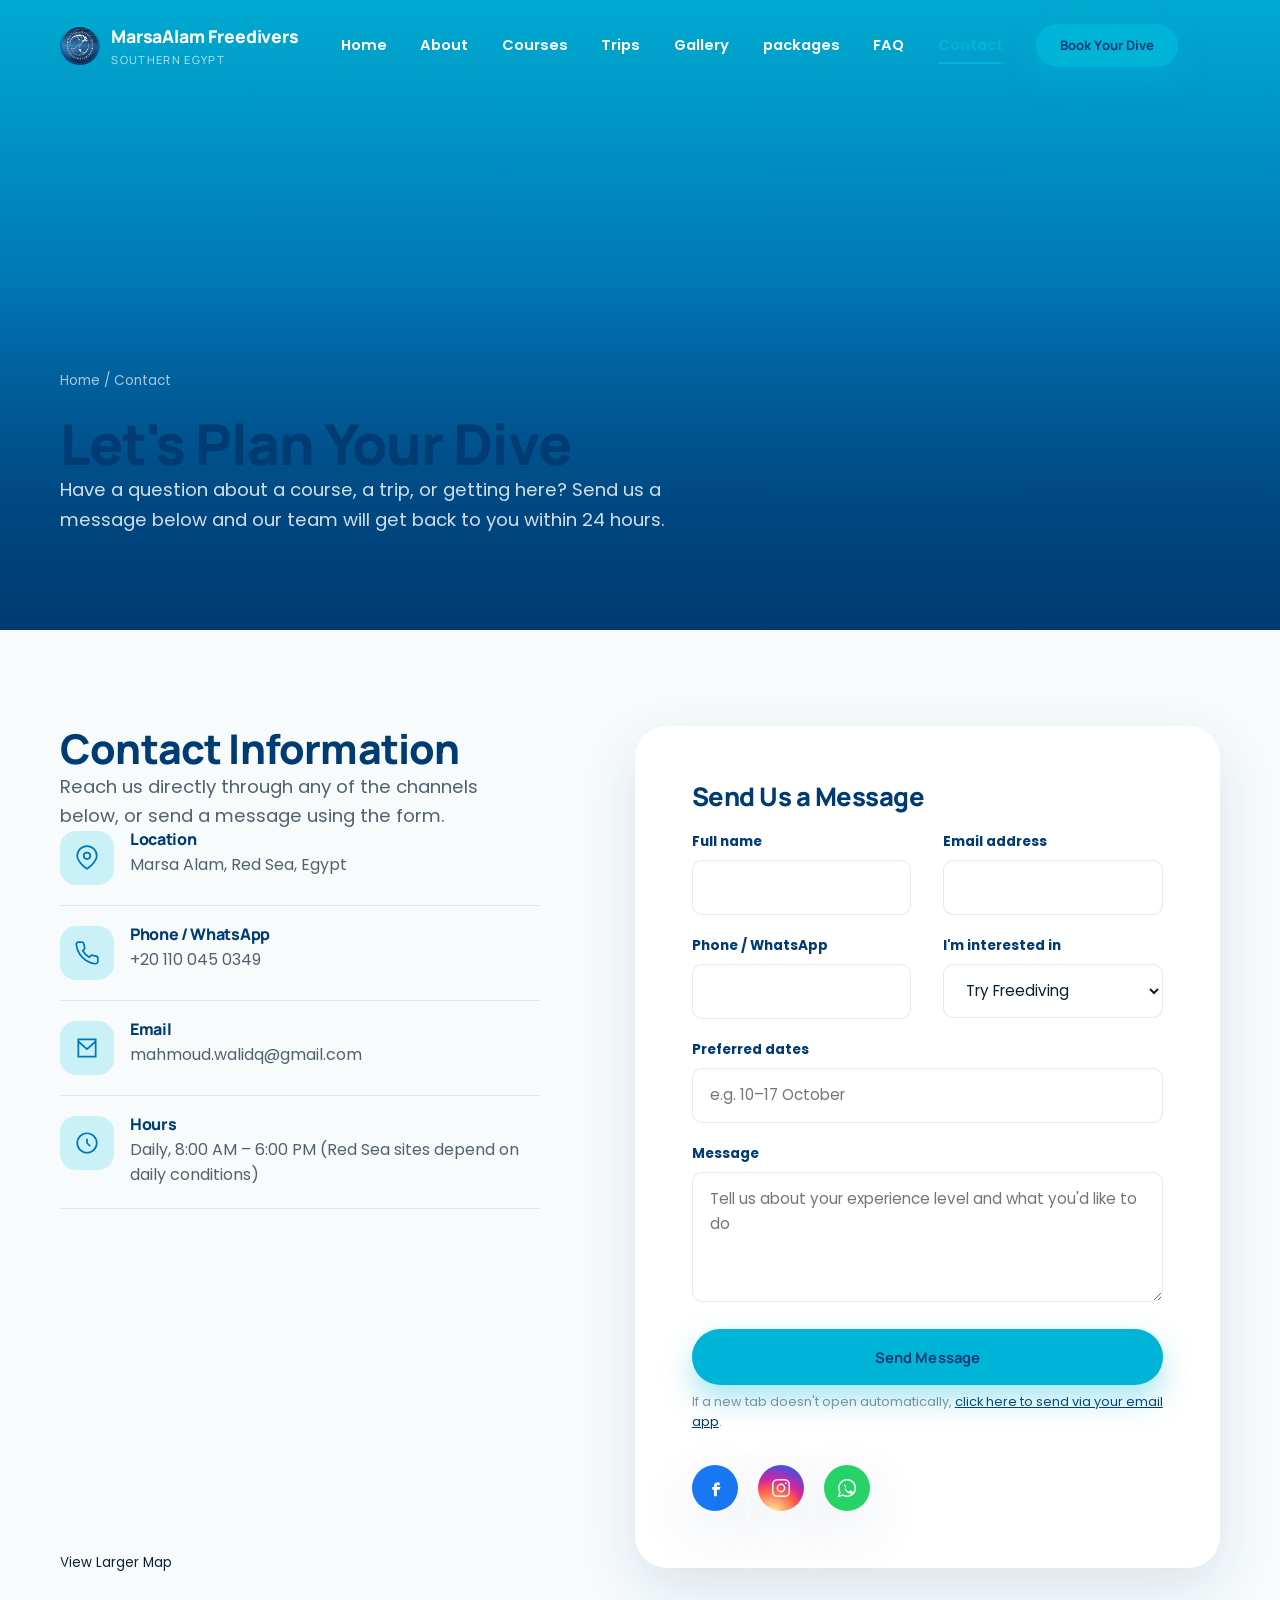
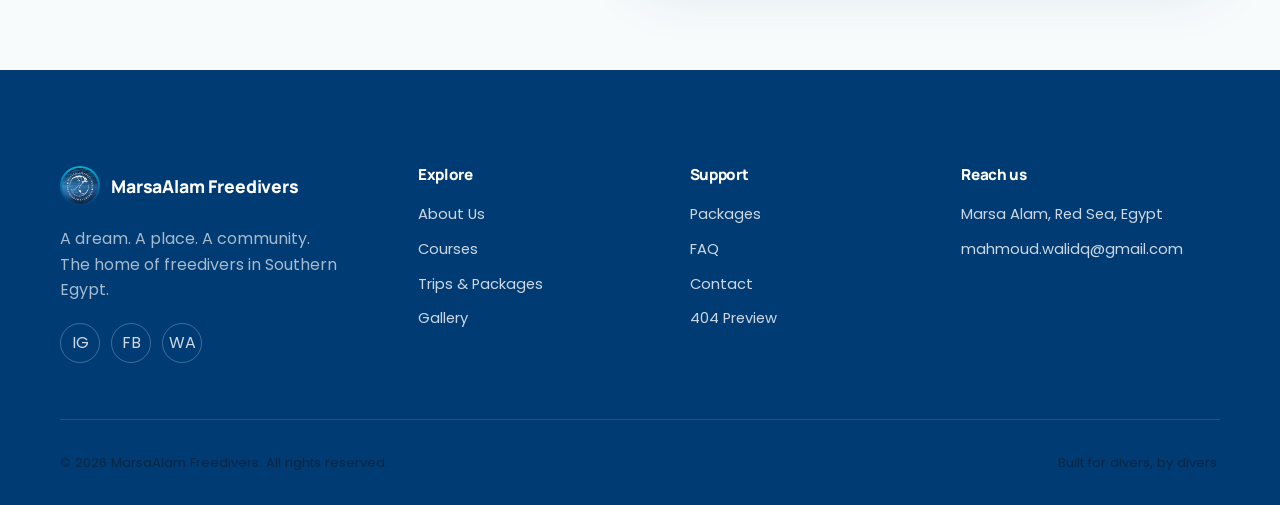
==== commit 4752bd39: "Update footer links and contact information" ====
--- a/contact.html
+++ b/contact.html
@@ -51,6 +51,18 @@
     .social-row__link { width: 42px; height: 42px; }
     .social-row__link svg { width: 20px; height: 20px; }
   }
+
+  .form-note--fallback {
+    margin-top: 0.4rem;
+  }
+  .form-note--fallback a {
+    color: var(--color-primary, #0f6f8c);
+    text-decoration: underline;
+  }
+  .form-status {
+    font-size: 0.9rem;
+    min-height: 1.2em;
+  }
 </style>
 </head>
 <body>
@@ -74,8 +86,8 @@
     </div>
     <div class="container">
       <p class="breadcrumb"><a href="index.html">Home</a> / Contact</p>
-      <h1>Let's plan your dive</h1>
-      <p class="text-lead" style="color:rgba(255,255,255,.82);max-width:60ch">Questions about a course, a trip, or just getting here? We usually reply within 24 hours.</p>
+      <h1>Let's Plan Your Dive</h1>
+      <p class="text-lead" style="color:rgba(255,255,255,.82);max-width:60ch">Have a question about a course, a trip, or getting here? Send us a message below and our team will get back to you within 24 hours.</p>
     </div>
   </section>
 
@@ -83,21 +95,22 @@
     <div class="container contact-grid">
 
       <div data-reveal>
-        <h2>Get in touch</h2>
-        <p class="text-lead">Reach us directly, or send a message and we'll get back to you.</p>
+        <h2>Contact Information</h2>
+        <p class="text-lead">Reach us directly through any of the channels below, or send a message using the form.</p>
 
         <div class="contact-info">
           <div class="contact-info__item">
             <div class="feature__icon"><svg viewBox="0 0 24 24" fill="none"><path d="M21 10c0 6-9 12-9 12s-9-6-9-12a9 9 0 0 1 18 0z" stroke="currentColor" stroke-width="1.6"/><circle cx="12" cy="10" r="3" stroke="currentColor" stroke-width="1.6"/></svg></div>
-            <div><h4 style="color:var(--color-primary);margin-bottom:.2rem">Location</h4><p>Marsa Alam, Red Sea, Egypt <span class="text-muted">(exact address placeholder)</span></p></div>
+            <!-- TODO: replace with exact dive center address -->
+            <div><h4 style="color:var(--color-primary);margin-bottom:.2rem">Location</h4><p>Marsa Alam, Red Sea, Egypt</p></div>
           </div>
           <div class="contact-info__item">
             <div class="feature__icon"><svg viewBox="0 0 24 24" fill="none"><path d="M22 16.92v3a2 2 0 0 1-2.18 2 19.8 19.8 0 0 1-8.63-3.07 19.5 19.5 0 0 1-6-6 19.8 19.8 0 0 1-3.07-8.67A2 2 0 0 1 4.11 2h3a2 2 0 0 1 2 1.72c.13.96.36 1.9.68 2.81a2 2 0 0 1-.45 2.11L8.09 9.91a16 16 0 0 0 6 6l1.27-1.27a2 2 0 0 1 2.11-.45c.9.32 1.85.55 2.81.68A2 2 0 0 1 22 16.92z" stroke="currentColor" stroke-width="1.6"/></svg></div>
-            <div><h4 style="color:var(--color-primary);margin-bottom:.2rem">Phone / WhatsApp</h4><p>+20 000 000 000 <span class="text-muted">(placeholder)</span></p></div>
+            <div><h4 style="color:var(--color-primary);margin-bottom:.2rem">Phone / WhatsApp</h4><p>+20 110 045 0349</p></div>
           </div>
           <div class="contact-info__item">
             <div class="feature__icon"><svg viewBox="0 0 24 24" fill="none"><path d="M4 4h16v16H4z" stroke="currentColor" stroke-width="1.6"/><path d="M4 6l8 7 8-7" stroke="currentColor" stroke-width="1.6"/></svg></div>
-            <div><h4 style="color:var(--color-primary);margin-bottom:.2rem">Email</h4><p>hello@marsaalamfreedivers.com <span class="text-muted">(placeholder)</span></p></div>
+            <div><h4 style="color:var(--color-primary);margin-bottom:.2rem">Email</h4><p>mahmoud.walidq@gmail.com</p></div>
           </div>
           <div class="contact-info__item">
             <div class="feature__icon"><svg viewBox="0 0 24 24" fill="none"><path d="M12 8v4l3 3" stroke="currentColor" stroke-width="1.6"/><circle cx="12" cy="12" r="9" stroke="currentColor" stroke-width="1.6"/></svg></div>
@@ -124,19 +137,21 @@
           </small>
         </div>
 
-     
       </div>
 
       <div data-reveal data-reveal-delay="1">
         <div class="glass-panel" style="background:var(--color-white);padding:var(--space-lg);box-shadow:var(--shadow-soft)">
-          <h3 style="margin-bottom:1.2rem">Send us a message</h3>
-          <form data-form="contact">
+          <h3 style="margin-bottom:1.2rem">Send Us a Message</h3>
+          <form data-form="contact" novalidate>
             <div class="grid grid-2">
               <div class="form-field">
                 <label for="name">Full name</label>
                 <input type="text" id="name" name="name" required>
               </div>
-         
+              <div class="form-field">
+                <label for="email">Email address</label>
+                <input type="email" id="email" name="email" required>
+              </div>
             </div>
             <div class="grid grid-2">
               <div class="form-field">
@@ -166,20 +181,23 @@
               <textarea id="message" name="message" required placeholder="Tell us about your experience level and what you'd like to do"></textarea>
             </div>
             <button type="submit" class="btn btn-primary" style="width:100%">Send Message</button>
-            <p class="form-status"></p>
-            <p class="form-note">This form doesn't send yet — connect it to your booking system or email service in Phase 2.</p>
+            <p class="form-status" role="status" aria-live="polite"></p>
+            <p class="form-note form-note--fallback">
+              If a new tab doesn't open automatically, <a href="#" id="fallback-mailto">click here to send via your email app</a>.
+            </p>
           </form>
-       <div class="social-row" aria-label="Follow us on social media">
-  <a class="social-row__link social-row__link--facebook" href="https://www.facebook.com/share/189kLKvw6S/" target="_blank" rel="noopener noreferrer" aria-label="Facebook">
-    <svg viewBox="0 0 24 24" fill="none"><path d="M14 9h3V6h-3c-1.66 0-3 1.34-3 3v2H9v3h2v7h3v-7h3l1-3h-4V9c0-.55.45-1 1-1z" fill="currentColor"/></svg>
-  </a>
-  <a class="social-row__link social-row__link--instagram" href="https://www.instagram.com/marsaalam.freedivers?igsh=ZW83ZjZiNm16MGk4" target="_blank" rel="noopener noreferrer" aria-label="Instagram">
-    <svg viewBox="0 0 24 24" fill="none"><rect x="3" y="3" width="18" height="18" rx="5" stroke="currentColor" stroke-width="1.6"/><circle cx="12" cy="12" r="4" stroke="currentColor" stroke-width="1.6"/><circle cx="17.2" cy="6.8" r="1.1" fill="currentColor"/></svg>
-  </a>
-  <a class="social-row__link social-row__link--whatsapp" href="https://wa.me/201100450349" target="_blank" rel="noopener noreferrer" aria-label="Chat with us on WhatsApp">
-    <svg viewBox="0 0 24 24" fill="none"><path d="M12 3a9 9 0 0 0-7.75 13.5L3 21l4.65-1.22A9 9 0 1 0 12 3z" stroke="currentColor" stroke-width="1.6"/><path d="M8.5 8.7c.2-.45.4-.46.6-.47h.5c.16 0 .38-.06.6.46.22.53.75 1.83.82 1.96.07.14.11.3.02.48-.09.18-.14.29-.27.45-.14.16-.29.36-.41.48-.14.14-.28.29-.12.56.16.28.7 1.16 1.51 1.88 1.04.93 1.91 1.22 2.19 1.36.28.14.44.12.6-.07.16-.2.68-.79.86-1.06.18-.28.36-.23.6-.14.25.09 1.57.74 1.84.87.27.14.45.2.51.32.07.12.07.68-.16 1.34-.23.66-1.34 1.28-1.86 1.36-.5.08-1.02.11-2.4-.5-2.02-.9-3.34-2.86-3.45-3-.11-.14-.9-1.2-.9-2.28 0-1.08.57-1.62.77-1.84z" fill="currentColor"/></svg>
-  </a>
-</div>
+
+          <div class="social-row" aria-label="Follow us on social media">
+            <a class="social-row__link social-row__link--facebook" href="https://www.facebook.com/share/189kLKvw6S/" target="_blank" rel="noopener noreferrer" aria-label="Facebook">
+              <svg viewBox="0 0 24 24" fill="none"><path d="M14 9h3V6h-3c-1.66 0-3 1.34-3 3v2H9v3h2v7h3v-7h3l1-3h-4V9c0-.55.45-1 1-1z" fill="currentColor"/></svg>
+            </a>
+            <a class="social-row__link social-row__link--instagram" href="https://www.instagram.com/marsaalam.freedivers?igsh=ZW83ZjZiNm16MGk4" target="_blank" rel="noopener noreferrer" aria-label="Instagram">
+              <svg viewBox="0 0 24 24" fill="none"><rect x="3" y="3" width="18" height="18" rx="5" stroke="currentColor" stroke-width="1.6"/><circle cx="12" cy="12" r="4" stroke="currentColor" stroke-width="1.6"/><circle cx="17.2" cy="6.8" r="1.1" fill="currentColor"/></svg>
+            </a>
+            <a class="social-row__link social-row__link--whatsapp" href="https://wa.me/201100450349" target="_blank" rel="noopener noreferrer" aria-label="Chat with us on WhatsApp">
+              <svg viewBox="0 0 24 24" fill="none"><path d="M12 3a9 9 0 0 0-7.75 13.5L3 21l4.65-1.22A9 9 0 1 0 12 3z" stroke="currentColor" stroke-width="1.6"/><path d="M8.5 8.7c.2-.45.4-.46.6-.47h.5c.16 0 .38-.06.6.46.22.53.75 1.83.82 1.96.07.14.11.3.02.48-.09.18-.14.29-.27.45-.14.16-.29.36-.41.48-.14.14-.28.29-.12.56.16.28.7 1.16 1.51 1.88 1.04.93 1.91 1.22 2.19 1.36.28.14.44.12.6-.07.16-.2.68-.79.86-1.06.18-.28.36-.23.6-.14.25.09 1.57.74 1.84.87.27.14.45.2.51.32.07.12.07.68-.16 1.34-.23.66-1.34 1.28-1.86 1.36-.5.08-1.02.11-2.4-.5-2.02-.9-3.34-2.86-3.45-3-.11-.14-.9-1.2-.9-2.28 0-1.08.57-1.62.77-1.84z" fill="currentColor"/></svg>
+            </a>
+          </div>
         </div>
       </div>
 
@@ -191,5 +209,79 @@
 
 <button class="back-to-top" aria-label="Back to top"><svg width="20" height="20" viewBox="0 0 24 24" fill="none"><path d="M12 19V5M5 12l7-7 7 7" stroke="currentColor" stroke-width="2" stroke-linecap="round" stroke-linejoin="round"/></svg></button>
 <script src="assets/js/main.js"></script>
+<script>
+  (function () {
+    var RECIPIENT_EMAIL = 'mahmoud.walidq@gmail.com';
+
+    document.addEventListener('DOMContentLoaded', function () {
+      var form = document.querySelector('form[data-form="contact"]');
+      if (!form) return;
+
+      var status = form.querySelector('.form-status');
+      var fallbackLink = document.getElementById('fallback-mailto');
+
+      function buildMessage() {
+        var name = form.name.value.trim();
+        var email = form.email.value.trim();
+        var phone = form.phone.value.trim();
+        var interest = form.interest.value;
+        var dates = form.dates.value.trim();
+        var message = form.message.value.trim();
+
+        var subject = 'Inquiry from ' + name + ' — ' + interest;
+        var body =
+          'Name: ' + name + '\n' +
+          'Email: ' + email + '\n' +
+          'Phone / WhatsApp: ' + (phone || '-') + '\n' +
+          'Interested in: ' + interest + '\n' +
+          'Preferred dates: ' + (dates || '-') + '\n\n' +
+          'Message:\n' + message;
+
+        return { name: name, email: email, message: message, subject: subject, body: body };
+      }
+
+      function updateFallbackLink() {
+        var data = buildMessage();
+        var mailtoUrl =
+          'mailto:' + RECIPIENT_EMAIL +
+          '?subject=' + encodeURIComponent(data.subject) +
+          '&body=' + encodeURIComponent(data.body);
+        if (fallbackLink) fallbackLink.href = mailtoUrl;
+      }
+
+      form.addEventListener('input', updateFallbackLink);
+      updateFallbackLink();
+
+      form.addEventListener('submit', function (e) {
+        e.preventDefault();
+
+        var data = buildMessage();
+
+        if (!data.name || !data.email || !data.message) {
+          status.textContent = 'Please fill in your name, email, and message.';
+          status.style.color = '#c0392b';
+          return;
+        }
+
+        var gmailUrl =
+          'https://mail.google.com/mail/?view=cm&fs=1&to=' + encodeURIComponent(RECIPIENT_EMAIL) +
+          '&su=' + encodeURIComponent(data.subject) +
+          '&body=' + encodeURIComponent(data.body);
+
+        var newTab = window.open(gmailUrl, '_blank');
+
+        if (!newTab) {
+          // Popup blocked — fall back to the default mail client
+          window.location.href = fallbackLink ? fallbackLink.href : ('mailto:' + RECIPIENT_EMAIL);
+        }
+
+        status.textContent = 'Gmail opened in a new tab with your message ready to send.';
+        status.style.color = '#1a7f37';
+        form.reset();
+        updateFallbackLink();
+      });
+    });
+  })();
+</script>
 </body>
 </html>
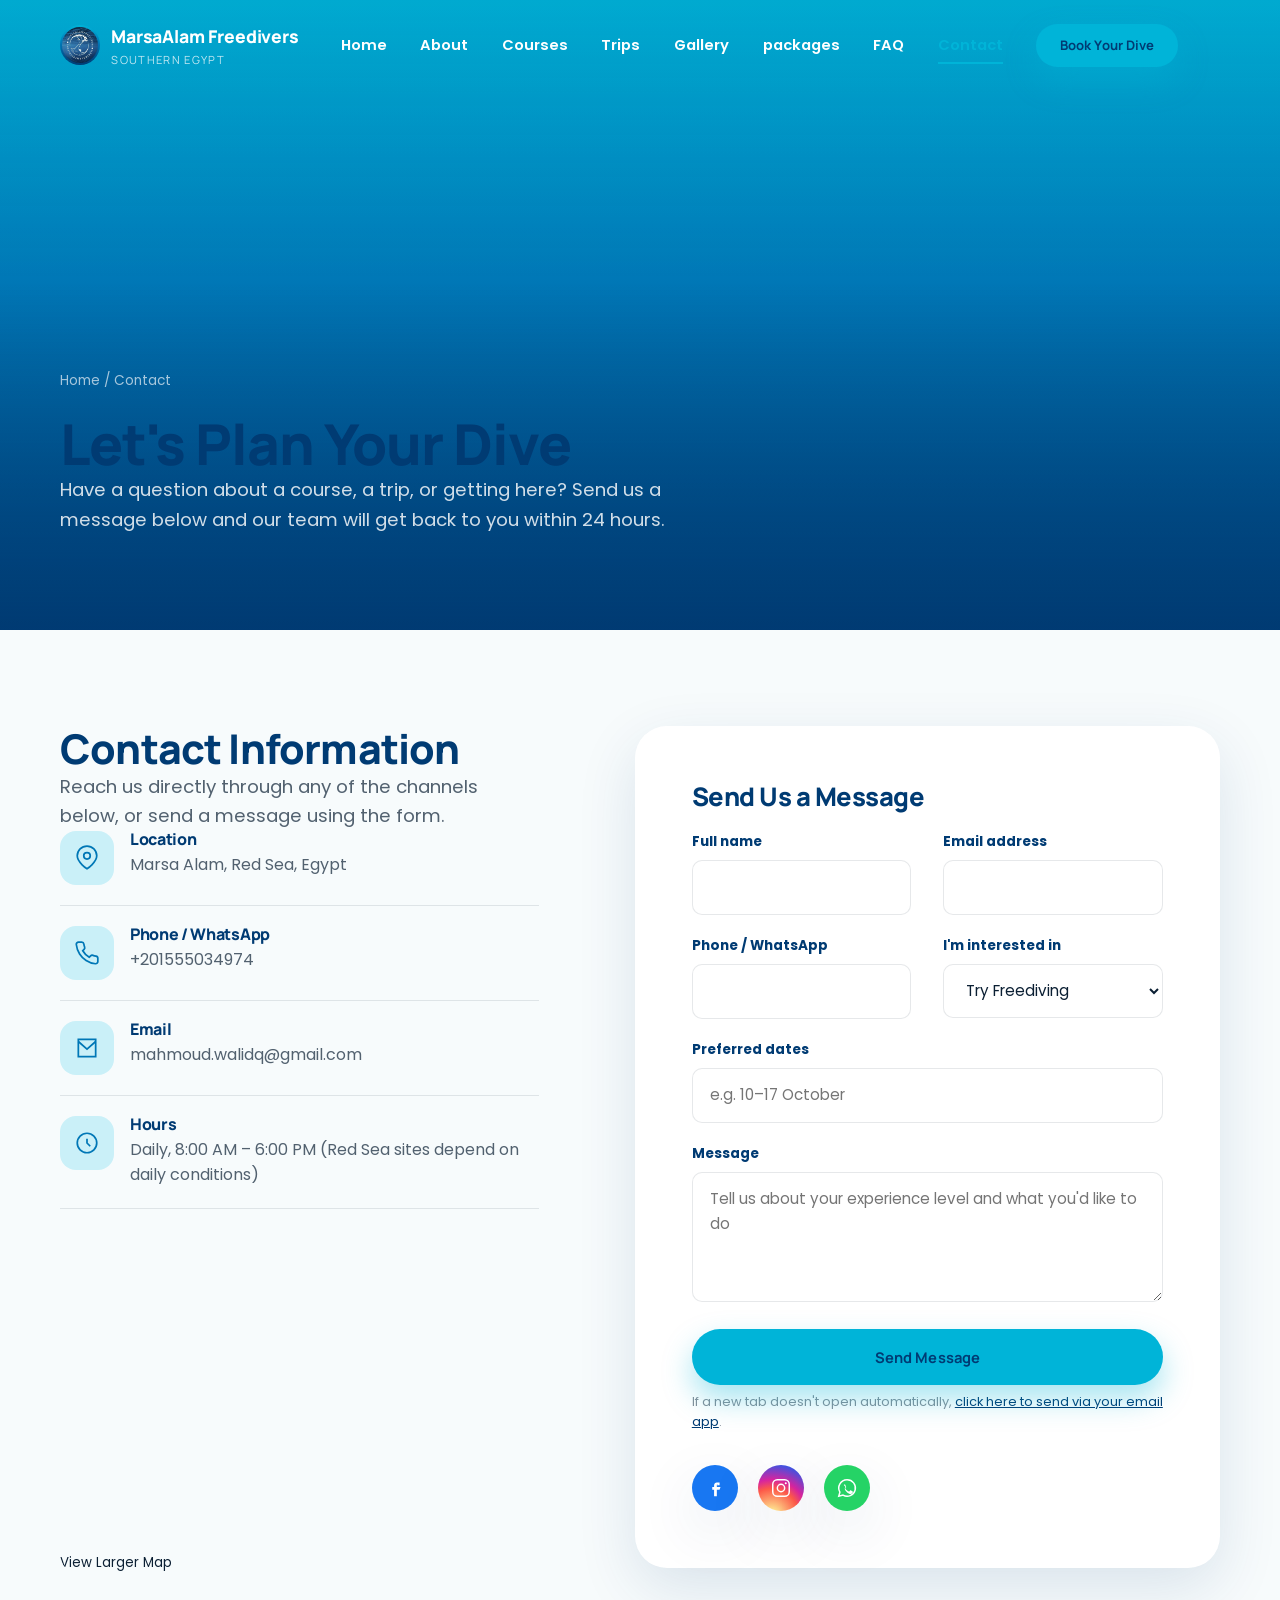
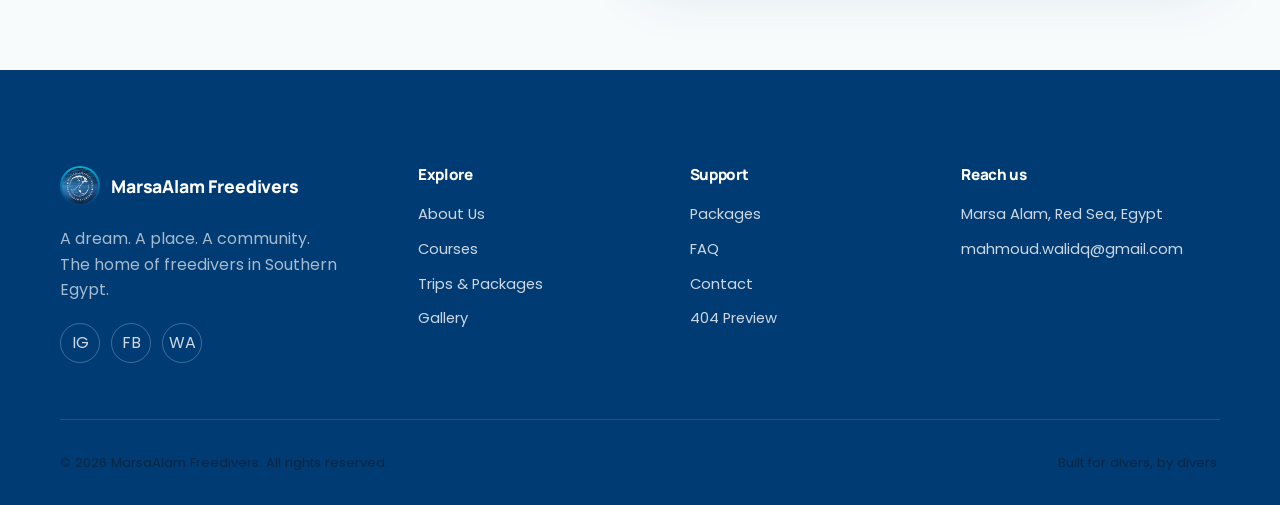
==== commit 2af71b5a: "Update WhatsApp contact number in footer and contact page" ====
--- a/contact.html
+++ b/contact.html
@@ -106,7 +106,7 @@
           </div>
           <div class="contact-info__item">
             <div class="feature__icon"><svg viewBox="0 0 24 24" fill="none"><path d="M22 16.92v3a2 2 0 0 1-2.18 2 19.8 19.8 0 0 1-8.63-3.07 19.5 19.5 0 0 1-6-6 19.8 19.8 0 0 1-3.07-8.67A2 2 0 0 1 4.11 2h3a2 2 0 0 1 2 1.72c.13.96.36 1.9.68 2.81a2 2 0 0 1-.45 2.11L8.09 9.91a16 16 0 0 0 6 6l1.27-1.27a2 2 0 0 1 2.11-.45c.9.32 1.85.55 2.81.68A2 2 0 0 1 22 16.92z" stroke="currentColor" stroke-width="1.6"/></svg></div>
-            <div><h4 style="color:var(--color-primary);margin-bottom:.2rem">Phone / WhatsApp</h4><p>+20 110 045 0349</p></div>
+            <div><h4 style="color:var(--color-primary);margin-bottom:.2rem">Phone / WhatsApp</h4><p>+201555034974</p></div>
           </div>
           <div class="contact-info__item">
             <div class="feature__icon"><svg viewBox="0 0 24 24" fill="none"><path d="M4 4h16v16H4z" stroke="currentColor" stroke-width="1.6"/><path d="M4 6l8 7 8-7" stroke="currentColor" stroke-width="1.6"/></svg></div>
@@ -160,7 +160,7 @@
               </div>
               <div class="form-field">
                 <label for="interest">I'm interested in</label>
-                <select id="interest" name="interest">
+                <select id="interest" name="interest" required>
                   <option>Try Freediving</option>
                   <option>Basic Freediver</option>
                   <option>Freediver Level 1</option>
@@ -194,7 +194,7 @@
             <a class="social-row__link social-row__link--instagram" href="https://www.instagram.com/marsaalam.freedivers?igsh=ZW83ZjZiNm16MGk4" target="_blank" rel="noopener noreferrer" aria-label="Instagram">
               <svg viewBox="0 0 24 24" fill="none"><rect x="3" y="3" width="18" height="18" rx="5" stroke="currentColor" stroke-width="1.6"/><circle cx="12" cy="12" r="4" stroke="currentColor" stroke-width="1.6"/><circle cx="17.2" cy="6.8" r="1.1" fill="currentColor"/></svg>
             </a>
-            <a class="social-row__link social-row__link--whatsapp" href="https://wa.me/201100450349" target="_blank" rel="noopener noreferrer" aria-label="Chat with us on WhatsApp">
+            <a class="social-row__link social-row__link--whatsapp" href="https://wa.me/201555034974" target="_blank" rel="noopener noreferrer" aria-label="Chat with us on WhatsApp">
               <svg viewBox="0 0 24 24" fill="none"><path d="M12 3a9 9 0 0 0-7.75 13.5L3 21l4.65-1.22A9 9 0 1 0 12 3z" stroke="currentColor" stroke-width="1.6"/><path d="M8.5 8.7c.2-.45.4-.46.6-.47h.5c.16 0 .38-.06.6.46.22.53.75 1.83.82 1.96.07.14.11.3.02.48-.09.18-.14.29-.27.45-.14.16-.29.36-.41.48-.14.14-.28.29-.12.56.16.28.7 1.16 1.51 1.88 1.04.93 1.91 1.22 2.19 1.36.28.14.44.12.6-.07.16-.2.68-.79.86-1.06.18-.28.36-.23.6-.14.25.09 1.57.74 1.84.87.27.14.45.2.51.32.07.12.07.68-.16 1.34-.23.66-1.34 1.28-1.86 1.36-.5.08-1.02.11-2.4-.5-2.02-.9-3.34-2.86-3.45-3-.11-.14-.9-1.2-.9-2.28 0-1.08.57-1.62.77-1.84z" fill="currentColor"/></svg>
             </a>
           </div>
--- a/assets/css/components.css
+++ b/assets/css/components.css
@@ -12,20 +12,43 @@
   top: 0;
   z-index: 100;
   padding-block: 1.4rem;
-  transition: background var(--dur-med) var(--ease-out), padding var(--dur-med) var(--ease-out), box-shadow var(--dur-med) var(--ease-out);
-}
-
-.navbar .container {
-  display: flex;
-  align-items: center;
-  justify-content: space-between;
-}
-
-.navbar.is-scrolled {
+  transition: padding var(--dur-med) var(--ease-out);
+}
+
+/* The blurred/solid background lives on its own pseudo-element instead of
+   directly on .navbar. This is required: backdrop-filter (like transform,
+   filter, and will-change) creates a new containing block for any
+   position:fixed descendant — and .nav-links (the mobile sidebar) is
+   fixed and lives inside .navbar. If .navbar itself carried
+   backdrop-filter, the sidebar would become "trapped" inside the navbar's
+   own box the moment .is-scrolled was added (i.e. as soon as the user
+   scrolled), breaking its layout completely. Keeping the filter on a
+   pseudo-element avoids that entirely while producing the same visual. */
+.navbar::before {
+  content: '';
+  position: absolute;
+  inset: 0;
+  z-index: -1;
+  /* pointer-events: none; */
+  background: transparent;
+  box-shadow: none;
+  transition: background var(--dur-med) var(--ease-out), box-shadow var(--dur-med) var(--ease-out), backdrop-filter var(--dur-med) var(--ease-out);
+}
+
+.navbar.is-scrolled::before {
   background: rgba(247, 251, 252, 0.85);
   backdrop-filter: blur(14px);
   -webkit-backdrop-filter: blur(14px);
   box-shadow: 0 1px 0 var(--color-line), 0 20px 40px rgba(0,59,115,0.06);
+}
+
+.navbar .container {
+  display: flex;
+  align-items: center;
+  justify-content: space-between;
+}
+
+.navbar.is-scrolled {
   padding-block: 0.85rem;
 }
 
@@ -60,6 +83,7 @@
   display: flex;
   align-items: center;
   gap: 2.1rem;
+  z-index: 1;
 }
 
 .nav-link {
@@ -96,7 +120,7 @@
   background: transparent;
   cursor: pointer;
   position: relative;
-  z-index: 110;
+  z-index: 11000;
 }
 
 .nav-toggle span {
@@ -107,7 +131,7 @@
   background: var(--color-white);
   transition: transform var(--dur-fast) var(--ease-out), opacity var(--dur-fast);
 }
-.navbar.is-scrolled .nav-toggle span { background: var(--color-primary); }
+.navbar.is-scrolled .nav-toggle span { background: var(--color-white); }
 .nav-toggle span:nth-child(1) { top: 15px; }
 .nav-toggle span:nth-child(2) { top: 22px; }
 .nav-toggle span:nth-child(3) { top: 29px; }
@@ -133,6 +157,7 @@
     backdrop-filter: none;
     -webkit-backdrop-filter: none;
     opacity: 1;
+    z-index: 105;
   }
   .nav-links.is-open { transform: translateX(0); }
   .nav-link, .navbar.is-scrolled .nav-link { color: var(--color-white); font-size: 0.95rem; font-weight: 600; }
@@ -935,4 +960,4 @@
   display: block;
   font-size: .7rem;
   font-weight: 400;
-}
+}
